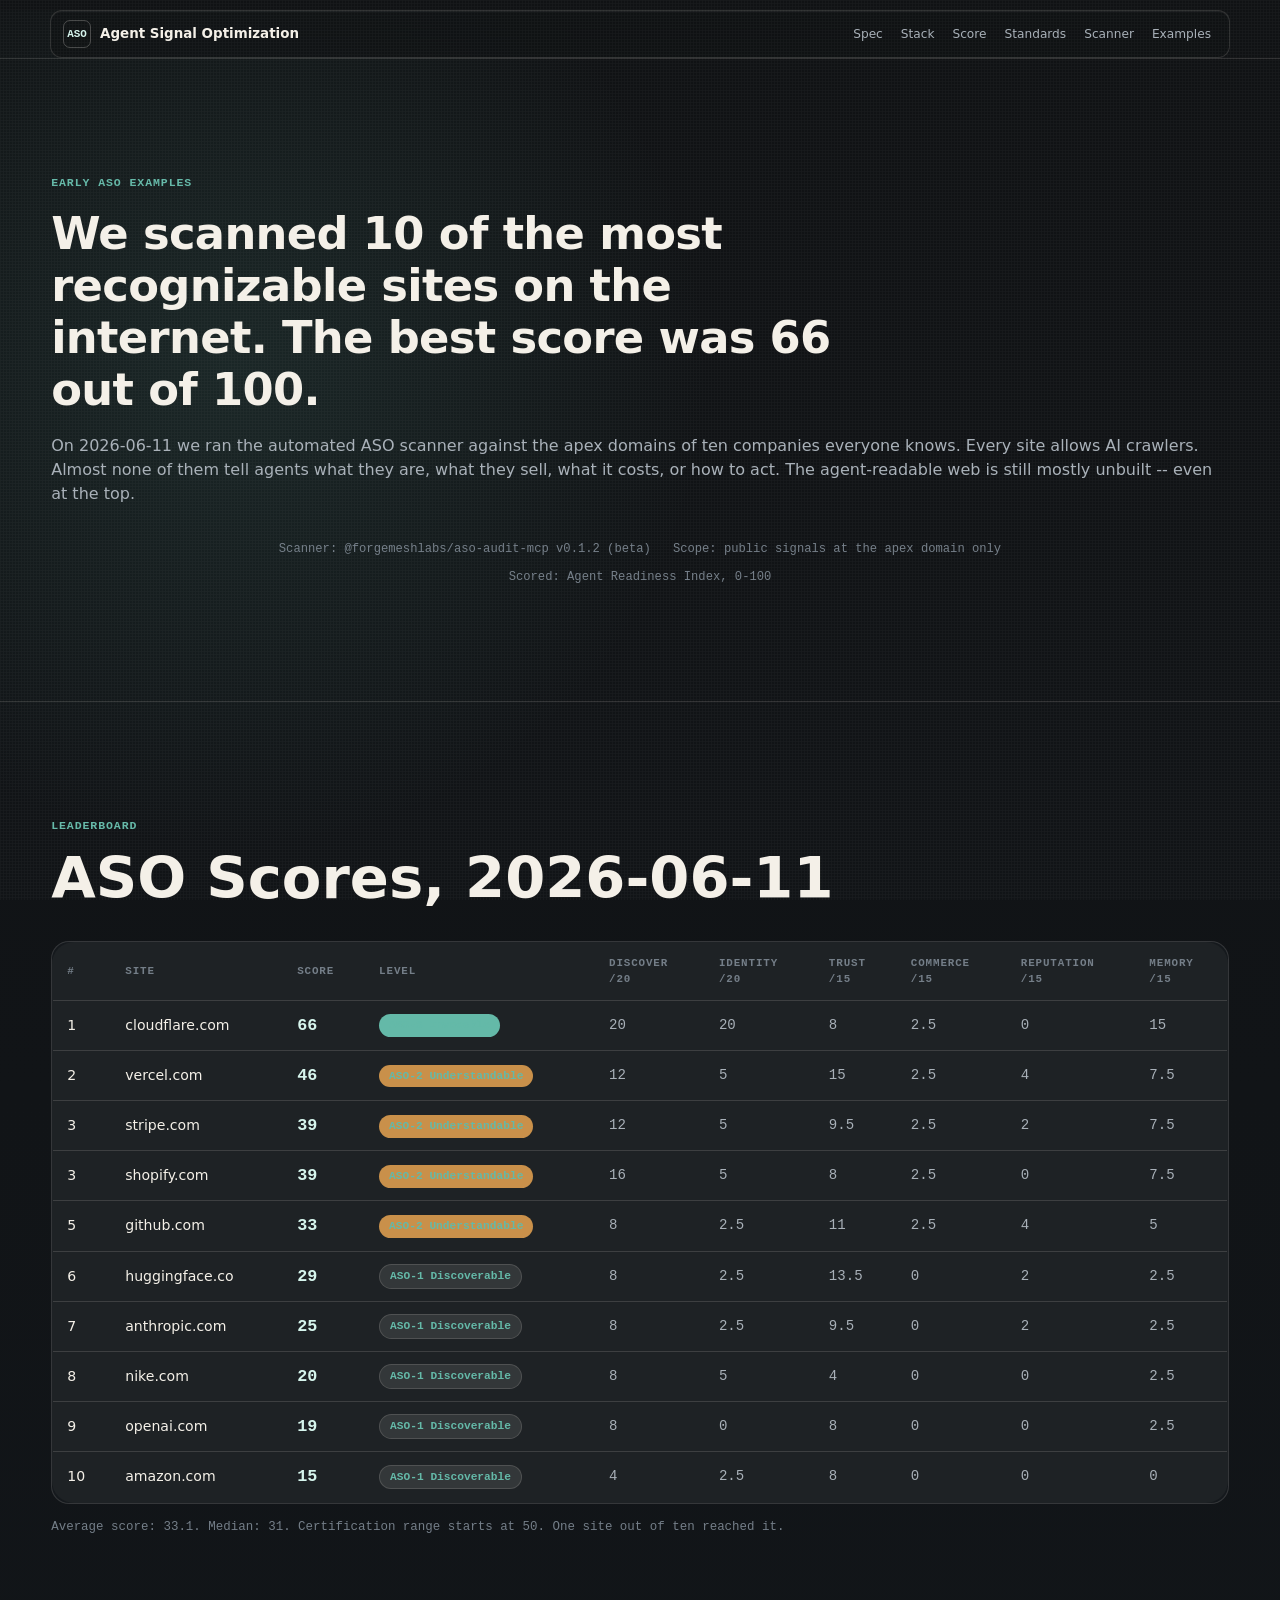
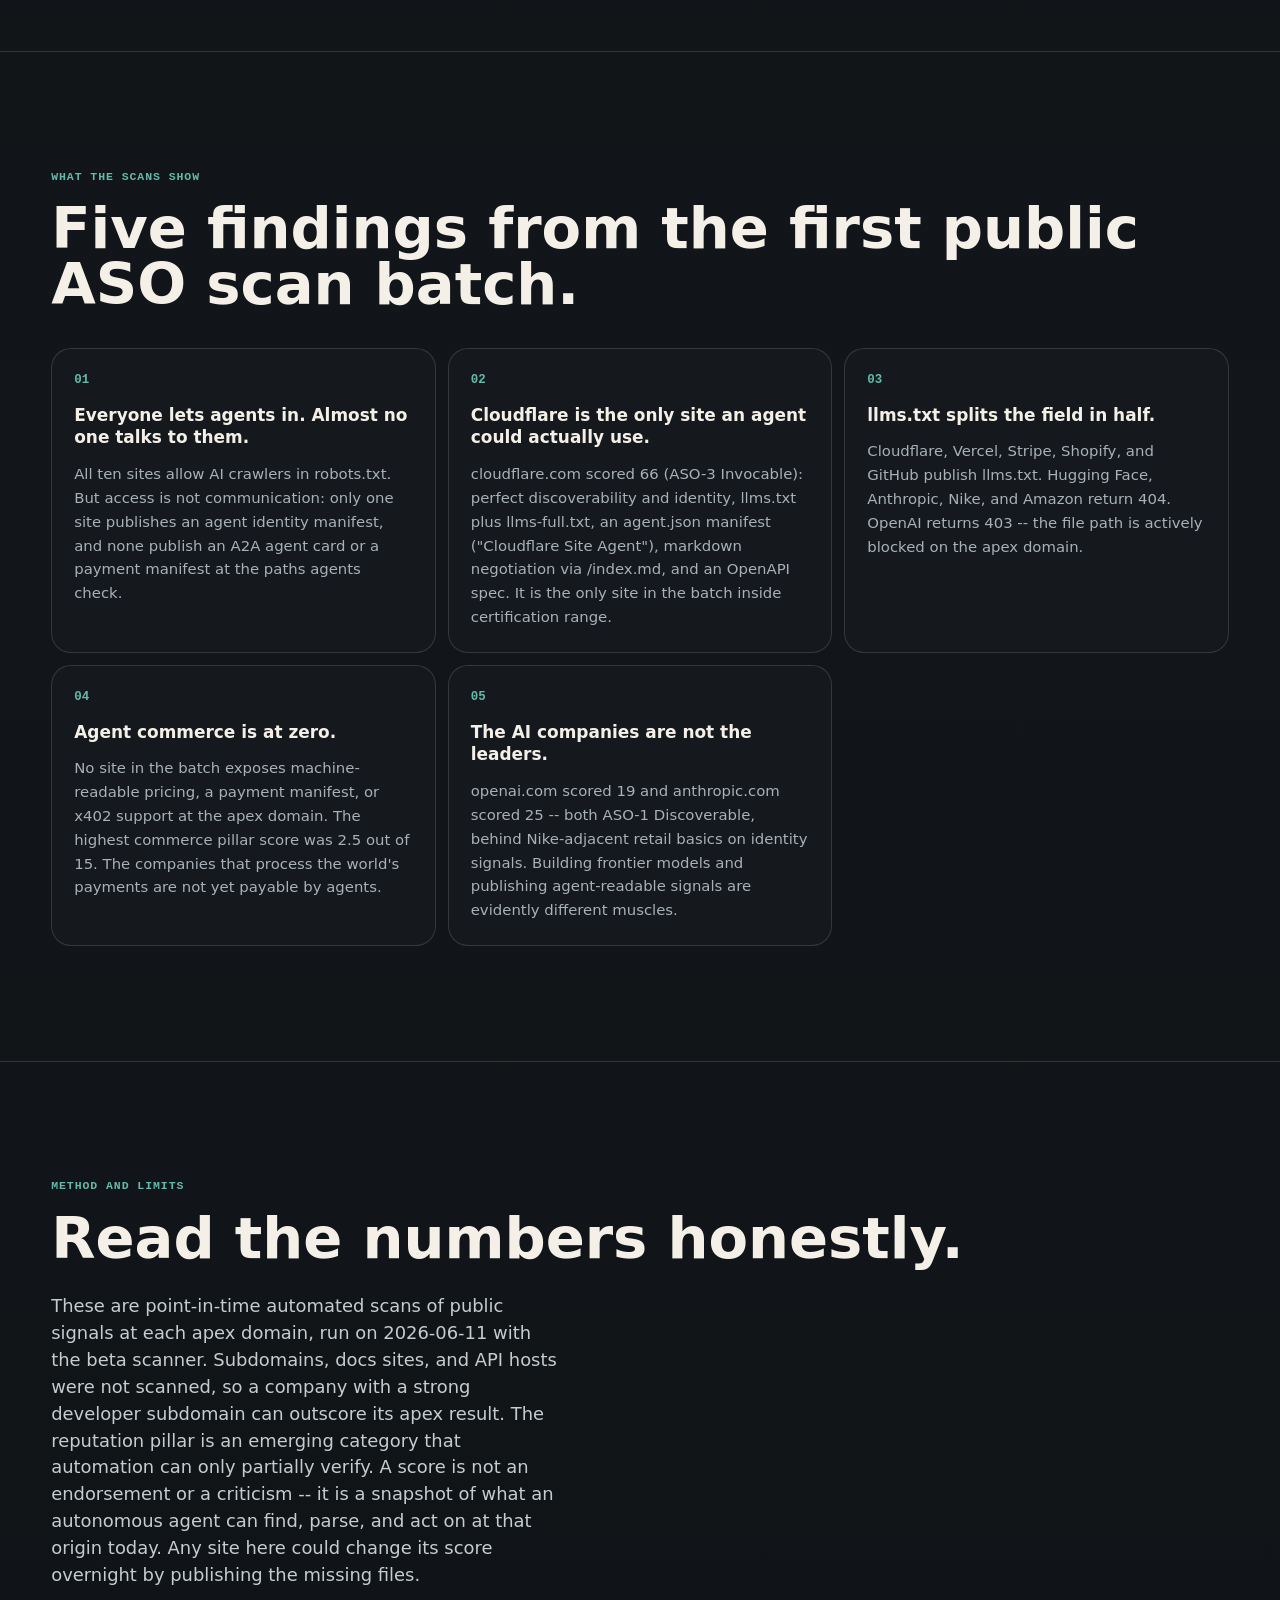
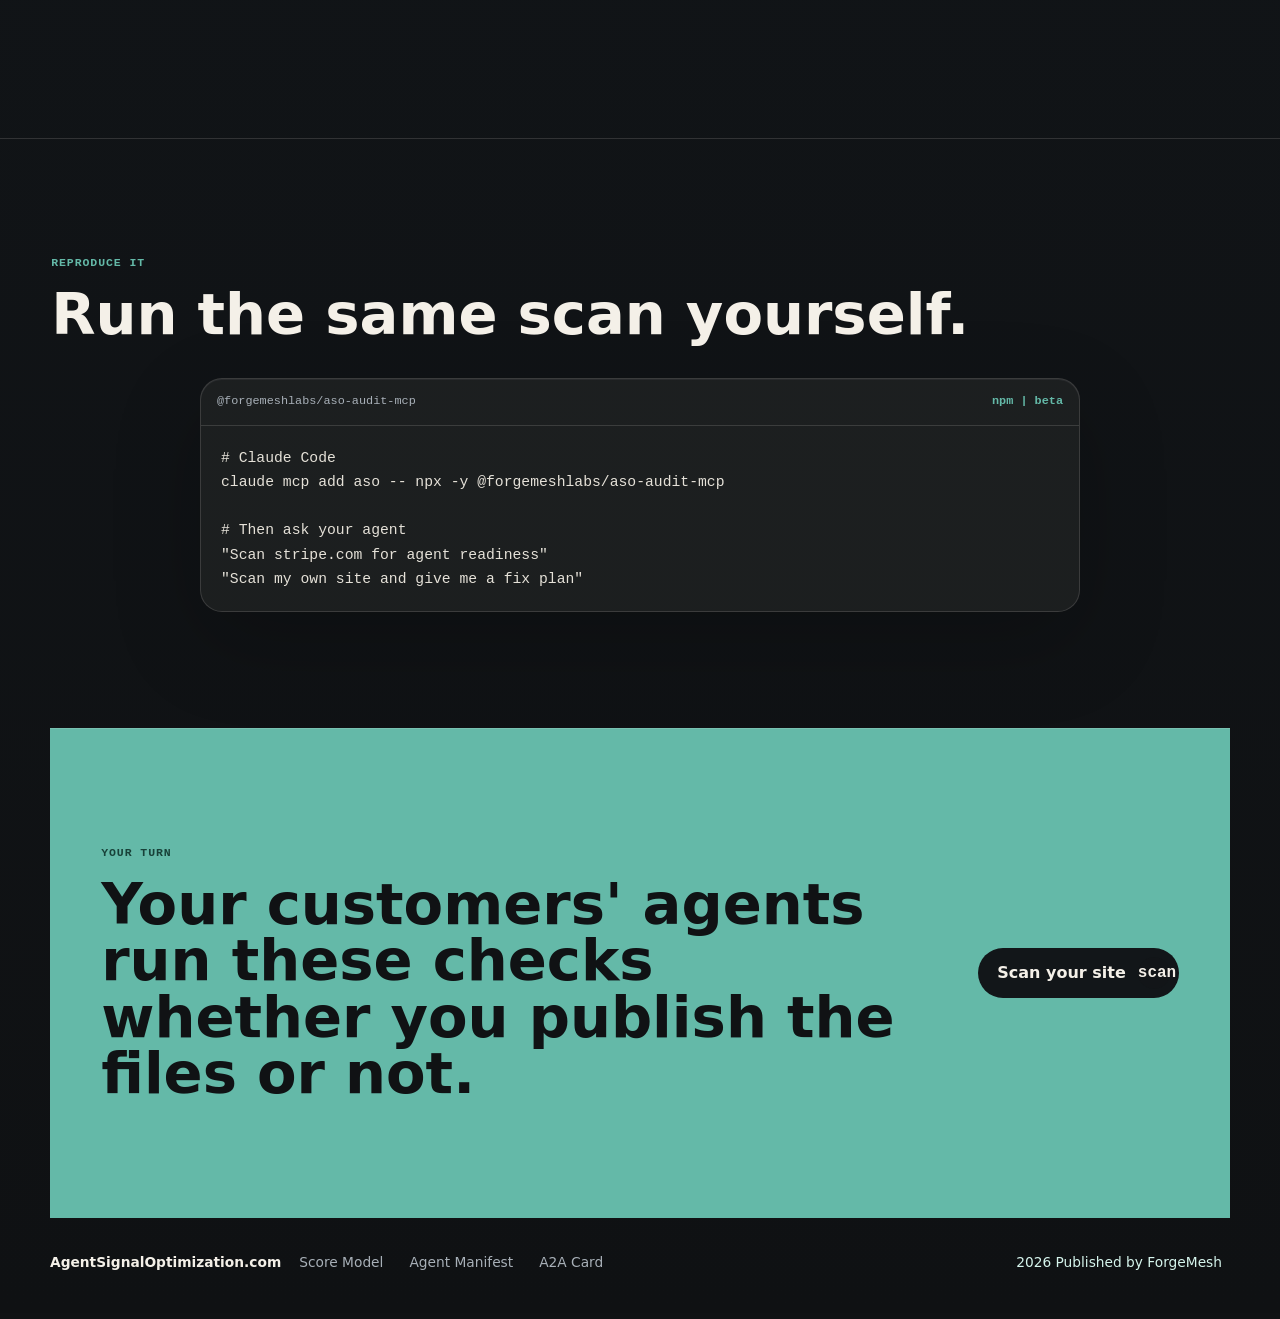
==== examples.html @ 9e707e4e "feat: add MCP scanner install, A2A agent card, MCP server card, and early ASO examples - Scanner sec" ====
<!doctype html>
<html lang="en">
  <head>
    <meta charset="utf-8">
    <meta name="viewport" content="width=device-width, initial-scale=1">
    <title>Early ASO Examples | 10 Well-Known Sites Scanned for Agent Readiness</title>
    <meta
      name="description"
      content="We ran the ASO scanner against 10 of the most recognizable sites on the internet. The best score was 66/100. Most of the modern web is still nearly invisible to autonomous agents."
    >
    <meta name="robots" content="index,follow">
    <link rel="canonical" href="https://agentsignaloptimization.com/examples.html">
    <link rel="stylesheet" href="/styles.css">
    <script type="application/ld+json">
      {
        "@context": "https://schema.org",
        "@type": "Dataset",
        "name": "Early ASO Examples: Agent Readiness Scans of 10 Well-Known Sites",
        "url": "https://agentsignaloptimization.com/examples.html",
        "description": "Point-in-time automated Agent Signal Optimization scans of 10 well-known apex domains, scored 0-100 on the Agent Readiness Index.",
        "dateCreated": "2026-06-11",
        "creator": {
          "@type": "Organization",
          "name": "ForgeMesh",
          "url": "https://forgemesh.io/"
        },
        "measurementTechnique": "@forgemeshlabs/aso-audit-mcp v0.1.2 automated public-signal scan"
      }
    </script>
  </head>
  <body>
    <header class="site-header">
      <a class="brand" href="/" aria-label="Agent Signal Optimization home">
        <span class="brand-mark">ASO</span>
        <span>Agent Signal Optimization</span>
      </a>
      <nav aria-label="Primary navigation">
        <a href="/#spec">Spec</a>
        <a href="/#stack">Stack</a>
        <a href="/#score">Score</a>
        <a href="/#standards">Standards</a>
        <a href="/#scanner">Scanner</a>
        <a href="/examples.html" aria-current="page">Examples</a>
      </nav>
    </header>

    <main>
      <section class="band examples-hero">
        <div class="section-heading align-left">
          <p class="section-label">Early ASO Examples</p>
          <h1>We scanned 10 of the most recognizable sites on the internet. The best score was 66 out of 100.</h1>
          <p>
            On 2026-06-11 we ran the automated ASO scanner against the apex
            domains of ten companies everyone knows. Every site allows AI
            crawlers. Almost none of them tell agents what they are, what they
            sell, what it costs, or how to act. The agent-readable web is still
            mostly unbuilt -- even at the top.
          </p>
        </div>
        <div class="scan-meta">
          <span>Scanner: @forgemeshlabs/aso-audit-mcp v0.1.2 (beta)</span>
          <span>Scope: public signals at the apex domain only</span>
          <span>Scored: Agent Readiness Index, 0-100</span>
        </div>
      </section>

      <section class="band examples-table-band" id="leaderboard">
        <div class="section-heading align-left">
          <p class="section-label">Leaderboard</p>
          <h2>ASO Scores, 2026-06-11</h2>
        </div>
        <div class="table-scroll">
          <table class="score-table">
            <thead>
              <tr>
                <th>#</th>
                <th>Site</th>
                <th>Score</th>
                <th>Level</th>
                <th>Discover<br>/20</th>
                <th>Identity<br>/20</th>
                <th>Trust<br>/15</th>
                <th>Commerce<br>/15</th>
                <th>Reputation<br>/15</th>
                <th>Memory<br>/15</th>
              </tr>
            </thead>
            <tbody>
              <tr><td>1</td><td>cloudflare.com</td><td class="score">66</td><td><span class="lvl lvl-3">ASO-3 Invocable</span></td><td>20</td><td>20</td><td>8</td><td>2.5</td><td>0</td><td>15</td></tr>
              <tr><td>2</td><td>vercel.com</td><td class="score">46</td><td><span class="lvl lvl-2">ASO-2 Understandable</span></td><td>12</td><td>5</td><td>15</td><td>2.5</td><td>4</td><td>7.5</td></tr>
              <tr><td>3</td><td>stripe.com</td><td class="score">39</td><td><span class="lvl lvl-2">ASO-2 Understandable</span></td><td>12</td><td>5</td><td>9.5</td><td>2.5</td><td>2</td><td>7.5</td></tr>
              <tr><td>3</td><td>shopify.com</td><td class="score">39</td><td><span class="lvl lvl-2">ASO-2 Understandable</span></td><td>16</td><td>5</td><td>8</td><td>2.5</td><td>0</td><td>7.5</td></tr>
              <tr><td>5</td><td>github.com</td><td class="score">33</td><td><span class="lvl lvl-2">ASO-2 Understandable</span></td><td>8</td><td>2.5</td><td>11</td><td>2.5</td><td>4</td><td>5</td></tr>
              <tr><td>6</td><td>huggingface.co</td><td class="score">29</td><td><span class="lvl lvl-1">ASO-1 Discoverable</span></td><td>8</td><td>2.5</td><td>13.5</td><td>0</td><td>2</td><td>2.5</td></tr>
              <tr><td>7</td><td>anthropic.com</td><td class="score">25</td><td><span class="lvl lvl-1">ASO-1 Discoverable</span></td><td>8</td><td>2.5</td><td>9.5</td><td>0</td><td>2</td><td>2.5</td></tr>
              <tr><td>8</td><td>nike.com</td><td class="score">20</td><td><span class="lvl lvl-1">ASO-1 Discoverable</span></td><td>8</td><td>5</td><td>4</td><td>0</td><td>0</td><td>2.5</td></tr>
              <tr><td>9</td><td>openai.com</td><td class="score">19</td><td><span class="lvl lvl-1">ASO-1 Discoverable</span></td><td>8</td><td>0</td><td>8</td><td>0</td><td>0</td><td>2.5</td></tr>
              <tr><td>10</td><td>amazon.com</td><td class="score">15</td><td><span class="lvl lvl-1">ASO-1 Discoverable</span></td><td>4</td><td>2.5</td><td>8</td><td>0</td><td>0</td><td>0</td></tr>
            </tbody>
          </table>
        </div>
        <p class="table-footnote">
          Average score: 33.1. Median: 31. Certification range starts at 50.
          One site out of ten reached it.
        </p>
      </section>

      <section class="band examples-findings">
        <div class="section-heading align-left">
          <p class="section-label">What the scans show</p>
          <h2>Five findings from the first public ASO scan batch.</h2>
        </div>
        <div class="findings-grid">
          <article>
            <span>01</span>
            <h3>Everyone lets agents in. Almost no one talks to them.</h3>
            <p>
              All ten sites allow AI crawlers in robots.txt. But access is not
              communication: only one site publishes an agent identity
              manifest, and none publish an A2A agent card or a payment
              manifest at the paths agents check.
            </p>
          </article>
          <article>
            <span>02</span>
            <h3>Cloudflare is the only site an agent could actually use.</h3>
            <p>
              cloudflare.com scored 66 (ASO-3 Invocable): perfect
              discoverability and identity, llms.txt plus llms-full.txt, an
              agent.json manifest ("Cloudflare Site Agent"), markdown
              negotiation via /index.md, and an OpenAPI spec. It is the only
              site in the batch inside certification range.
            </p>
          </article>
          <article>
            <span>03</span>
            <h3>llms.txt splits the field in half.</h3>
            <p>
              Cloudflare, Vercel, Stripe, Shopify, and GitHub publish llms.txt.
              Hugging Face, Anthropic, Nike, and Amazon return 404. OpenAI
              returns 403 -- the file path is actively blocked on the apex
              domain.
            </p>
          </article>
          <article>
            <span>04</span>
            <h3>Agent commerce is at zero.</h3>
            <p>
              No site in the batch exposes machine-readable pricing, a payment
              manifest, or x402 support at the apex domain. The highest
              commerce pillar score was 2.5 out of 15. The companies that
              process the world's payments are not yet payable by agents.
            </p>
          </article>
          <article>
            <span>05</span>
            <h3>The AI companies are not the leaders.</h3>
            <p>
              openai.com scored 19 and anthropic.com scored 25 -- both ASO-1
              Discoverable, behind Nike-adjacent retail basics on identity
              signals. Building frontier models and publishing agent-readable
              signals are evidently different muscles.
            </p>
          </article>
        </div>
      </section>

      <section class="band examples-method">
        <div class="section-heading align-left">
          <p class="section-label">Method and limits</p>
          <h2>Read the numbers honestly.</h2>
        </div>
        <div class="section-prose">
          <p>
            These are point-in-time automated scans of public signals at each
            apex domain, run on 2026-06-11 with the beta scanner. Subdomains,
            docs sites, and API hosts were not scanned, so a company with a
            strong developer subdomain can outscore its apex result. The
            reputation pillar is an emerging category that automation can only
            partially verify. A score is not an endorsement or a criticism  -- 
            it is a snapshot of what an autonomous agent can find, parse, and
            act on at that origin today. Any site here could change its score
            overnight by publishing the missing files.
          </p>
        </div>
      </section>

      <section class="band examples-reproduce">
        <div class="section-heading align-left">
          <p class="section-label">Reproduce it</p>
          <h2>Run the same scan yourself.</h2>
        </div>
        <div class="terminal-card" aria-label="Reproduce the ASO scan">
          <div class="terminal-top">
            <span>@forgemeshlabs/aso-audit-mcp</span>
            <strong>npm | beta</strong>
          </div>
          <pre><code># Claude Code
claude mcp add aso -- npx -y @forgemeshlabs/aso-audit-mcp

# Then ask your agent
"Scan stripe.com for agent readiness"
"Scan my own site and give me a fix plan"</code></pre>
        </div>
      </section>

      <section class="band cta">
        <div>
          <p class="section-label">Your turn</p>
          <h2>Your customers' agents run these checks whether you publish the files or not.</h2>
        </div>
        <a class="button primary inverted" href="/#scanner">
          Scan your site
          <span aria-hidden="true">scan</span>
        </a>
      </section>
    </main>

    <footer class="site-footer">
      <span>AgentSignalOptimization.com</span>
      <a href="/docs/ASO-SCORE.md">Score Model</a>
      <a href="/agent.json">Agent Manifest</a>
      <a href="/.well-known/agent-card.json">A2A Card</a>
      <a class="publisher-link" href="https://forgemesh.io/">2026 Published by ForgeMesh</a>
    </footer>
  </body>
</html>
---- styles.css ----
:root {
  color-scheme: dark;
  --bg: #101214;
  --panel: #15191d;
  --panel-2: #1b2025;
  --ink: #f4f0e8;
  --muted: #a8b0b8;
  --subtle: #747e88;
  --line: rgba(244, 240, 232, 0.14);
  --line-strong: rgba(244, 240, 232, 0.24);
  --accent: #64b9a8;
  --accent-strong: #d6f5ed;
  --warn: #c9904a;
  --mono: "SFMono-Regular", "Cascadia Code", "Liberation Mono", Menlo, Consolas, monospace;
  --sans: "Geist", "Satoshi", "Plus Jakarta Sans", ui-sans-serif, system-ui, -apple-system, BlinkMacSystemFont, "Segoe UI", sans-serif;
  --ease: cubic-bezier(0.32, 0.72, 0, 1);
}

* {
  box-sizing: border-box;
}

html {
  scroll-behavior: smooth;
  background: var(--bg);
}

body {
  margin: 0;
  background:
    radial-gradient(circle at 18% 8%, rgba(100, 185, 168, 0.12), transparent 30rem),
    linear-gradient(180deg, #101214 0%, #12161a 48%, #0f1113 100%);
  color: var(--ink);
  font-family: var(--sans);
  line-height: 1.5;
}

body::before {
  content: "";
  position: fixed;
  inset: 0;
  z-index: 60;
  pointer-events: none;
  opacity: 0.035;
  background-image:
    linear-gradient(rgba(255, 255, 255, 0.75) 1px, transparent 1px),
    linear-gradient(90deg, rgba(255, 255, 255, 0.75) 1px, transparent 1px);
  background-size: 3px 3px;
}

a {
  color: inherit;
  text-decoration: none;
}

.site-header {
  position: sticky;
  top: 10px;
  z-index: 30;
  width: min(1180px, calc(100% - 32px));
  margin: 10px auto 0;
  display: flex;
  align-items: center;
  justify-content: space-between;
  gap: 20px;
  padding: 8px 10px 8px 12px;
  background: rgba(16, 18, 20, 0.72);
  border: 1px solid var(--line);
  border-radius: 12px;
  backdrop-filter: blur(12px);
  box-shadow: inset 0 1px 0 rgba(255, 255, 255, 0.06);
}

.brand {
  display: inline-flex;
  align-items: center;
  min-width: 0;
  gap: 9px;
  font-size: 0.84rem;
  font-weight: 650;
  letter-spacing: 0;
  white-space: nowrap;
}

.brand-mark {
  display: inline-grid;
  place-items: center;
  width: 28px;
  height: 28px;
  border: 1px solid var(--line-strong);
  border-radius: 7px;
  color: var(--accent-strong);
  font-family: var(--mono);
  font-size: 0.68rem;
  letter-spacing: 0;
}

nav {
  display: flex;
  flex-wrap: wrap;
  justify-content: flex-end;
  gap: 2px;
  color: var(--muted);
  font-size: 0.76rem;
}

nav a,
.site-footer a {
  padding: 6px 8px;
  border-radius: 7px;
  transition: color 360ms var(--ease), background 360ms var(--ease), transform 360ms var(--ease);
}

nav a:hover,
.site-footer a:hover {
  color: var(--ink);
  background: rgba(244, 240, 232, 0.08);
}

nav a:active,
.button:active {
  transform: translateY(1px) scale(0.99);
}

.hero {
  min-height: 92dvh;
  display: grid;
  align-items: center;
  padding: clamp(82px, 11vw, 148px) clamp(18px, 4vw, 56px) clamp(54px, 8vw, 100px);
  border-bottom: 1px solid var(--line);
}

.framework-hero {
  min-height: 76dvh;
  display: grid;
  align-items: center;
  padding: clamp(82px, 11vw, 140px) clamp(18px, 4vw, 56px) clamp(50px, 7vw, 92px);
  border-bottom: 1px solid var(--line);
}

.framework-hero-inner {
  width: min(980px, 100%);
  margin: 0 auto;
  text-align: center;
}

.framework-hero-inner h1 {
  margin-inline: auto;
}

.framework-hero-inner p {
  max-width: 760px;
  margin: 0 auto 24px;
  color: #d9dedf;
  font-size: clamp(1.08rem, 1.6vw, 1.35rem);
}

.framework-hero-inner .hero-actions {
  justify-content: center;
}

.framework-note {
  width: min(980px, calc(100% - 36px));
  margin: -32px auto 0;
  padding: 20px 22px;
  background: rgba(100, 185, 168, 0.1);
  border: 1px solid rgba(100, 185, 168, 0.24);
  border-radius: 18px;
}

.framework-note strong {
  display: block;
  margin-bottom: 6px;
}

.framework-note p {
  margin: 0;
  color: #c5ccd0;
}

.hero-grid {
  width: min(1180px, 100%);
  margin: 0 auto;
  display: grid;
  grid-template-columns: minmax(0, 1.04fr) minmax(360px, 0.72fr);
  gap: clamp(34px, 6vw, 88px);
  align-items: center;
}

.hero-copy {
  max-width: 830px;
}

.eyebrow,
.section-label {
  margin: 0 0 16px;
  color: var(--accent);
  font-family: var(--mono);
  font-size: 0.72rem;
  font-weight: 760;
  letter-spacing: 0.08em;
  text-transform: uppercase;
}

h1,
h2,
h3,
p {
  margin-top: 0;
}

h1 {
  max-width: 820px;
  margin-bottom: 24px;
  font-size: clamp(3.8rem, 8vw, 8rem);
  line-height: 0.92;
  letter-spacing: 0;
}

h2 {
  margin-bottom: 18px;
  font-size: clamp(2.15rem, 4.5vw, 5.2rem);
  line-height: 0.98;
  letter-spacing: 0;
}

h3 {
  margin-bottom: 10px;
  font-size: 1.02rem;
  letter-spacing: 0;
}

.definition {
  max-width: 730px;
  color: #d9dedf;
  font-size: clamp(1.08rem, 1.6vw, 1.35rem);
}

.hero-scanner-copy {
  max-width: 680px;
  margin: 18px 0 0;
  color: #aeb8b7;
  font-size: 1rem;
  line-height: 1.65;
}

.open-framework-note {
  width: min(960px, calc(100% - 36px));
  margin: -34px auto 20px;
  padding: 16px 18px;
  color: #111417;
  background: #f4f0e8;
  border: 1px solid rgba(244, 240, 232, 0.18);
  border-radius: 16px;
  font-size: clamp(0.96rem, 1.5vw, 1.12rem);
  line-height: 1.55;
}

.open-framework-note p {
  margin: 0;
}

.agent-context {
  width: min(860px, calc(100% - 36px));
  margin: 0 auto 34px;
  color: #d9e3df;
  font-size: clamp(1.04rem, 1.9vw, 1.38rem);
  line-height: 1.6;
}

.agent-context p {
  margin: 0;
}

.ascii-signal {
  width: min(1180px, calc(100% - 32px));
  margin: 0 auto 46px;
  display: block;
}

.ascii-shell {
  position: relative;
  overflow: hidden;
  border: 1px solid var(--line);
  border-radius: 14px;
  background:
    linear-gradient(180deg, rgba(244, 240, 232, 0.035), transparent 36%),
    #0f1316;
  box-shadow: inset 0 1px 0 rgba(255, 255, 255, 0.06);
}

.ascii-topline {
  display: flex;
  align-items: center;
  justify-content: space-between;
  gap: 14px;
  padding: 10px 12px;
  color: var(--muted);
  border-bottom: 1px solid var(--line);
  font-family: var(--mono);
  font-size: 0.72rem;
}

.ascii-topline strong {
  color: var(--accent-strong);
  font-weight: 760;
}

.ascii-shell pre {
  position: relative;
  z-index: 1;
  margin: 0;
  padding: 18px;
  overflow-x: auto;
  color: #dbe4e1;
  font-family: var(--mono);
  font-size: clamp(0.68rem, 1.08vw, 0.86rem);
  line-height: 1.55;
}

.ascii-scan {
  position: absolute;
  inset: 41px 0 auto;
  height: 56px;
  pointer-events: none;
  background:
    linear-gradient(180deg, transparent, rgba(100, 185, 168, 0.14), transparent),
    linear-gradient(90deg, transparent, rgba(214, 245, 237, 0.2), transparent);
  mix-blend-mode: screen;
  animation: asciiScan 5400ms var(--ease) infinite;
}

.hero-actions,
.cta {
  display: flex;
  align-items: center;
  gap: 12px;
  flex-wrap: wrap;
}

.button {
  display: inline-flex;
  min-height: 48px;
  align-items: center;
  justify-content: center;
  gap: 12px;
  padding: 8px 8px 8px 18px;
  border: 1px solid var(--line-strong);
  border-radius: 999px;
  color: var(--ink);
  font-weight: 760;
  transition: transform 360ms var(--ease), background 360ms var(--ease), border-color 360ms var(--ease);
}

.button span {
  display: inline-grid;
  place-items: center;
  width: 32px;
  height: 32px;
  border-radius: 999px;
  background: rgba(255, 255, 255, 0.11);
  font-family: var(--mono);
  transition: transform 360ms var(--ease), background 360ms var(--ease);
}

.button:hover span {
  transform: translate(2px, -1px);
}

.button.primary {
  background: var(--ink);
  color: #111417;
  border-color: transparent;
}

.button.primary span {
  background: rgba(17, 20, 23, 0.1);
}

.button.secondary {
  background: rgba(244, 240, 232, 0.05);
}

.button.inverted {
  background: #121619;
  color: var(--ink);
}

.terminal-card {
  overflow: hidden;
  background: rgba(244, 240, 232, 0.05);
  border: 1px solid var(--line);
  border-radius: 22px;
  box-shadow: inset 0 1px 0 rgba(255, 255, 255, 0.06), 0 30px 90px rgba(0, 0, 0, 0.2);
}

.terminal-top {
  display: flex;
  justify-content: space-between;
  gap: 16px;
  padding: 14px 16px;
  color: var(--muted);
  border-bottom: 1px solid var(--line);
  font-family: var(--mono);
  font-size: 0.74rem;
}

.terminal-top strong {
  color: var(--accent);
  font-weight: 680;
}

pre {
  margin: 0;
  padding: 20px;
  overflow-x: auto;
  color: #e5e1d8;
  font-family: var(--mono);
  font-size: clamp(0.76rem, 1.2vw, 0.92rem);
  line-height: 1.65;
}

.metric-band {
  width: min(1180px, calc(100% - 36px));
  margin: 0 auto 18px;
  display: grid;
  grid-template-columns: repeat(4, minmax(0, 1fr));
  border: 1px solid var(--line);
  border-radius: 22px;
  background: rgba(244, 240, 232, 0.045);
  overflow: hidden;
}

.metric-band div {
  min-height: 124px;
  padding: 18px;
  border-right: 1px solid var(--line);
}

.metric-band div:last-child {
  border-right: 0;
}

.metric-band span {
  display: block;
  font-family: var(--mono);
  font-size: clamp(2rem, 5vw, 4.2rem);
  line-height: 0.98;
}

.metric-band p {
  margin: 8px 0 0;
  color: var(--muted);
  font-size: 0.88rem;
}

.pillar h3 em {
  display: inline-block;
  margin-left: 8px;
  color: var(--accent-strong);
  font-family: var(--mono);
  font-size: 0.68rem;
  font-style: normal;
  text-transform: uppercase;
  letter-spacing: 0.04em;
}

.checklist legend em {
  margin-left: 8px;
  color: var(--accent-strong);
  font-family: var(--mono);
  font-size: 0.68rem;
  font-style: normal;
  text-transform: uppercase;
  letter-spacing: 0.04em;
}

.alert-band {
  width: min(1180px, calc(100% - 36px));
  margin: 0 auto clamp(34px, 5vw, 70px);
  display: grid;
  grid-template-columns: minmax(0, 0.82fr) minmax(0, 1fr);
  gap: clamp(22px, 5vw, 72px);
  align-items: end;
  padding: clamp(24px, 4vw, 44px);
  background: #f4f0e8;
  color: #111417;
  border: 1px solid rgba(244, 240, 232, 0.22);
  border-radius: 28px;
}

.alert-band .section-label {
  color: #0b6c5a;
}

.alert-band h2 {
  margin-bottom: 0;
  font-size: clamp(2rem, 4.5vw, 4.8rem);
}

.alert-band p:last-child {
  margin-bottom: 0;
  color: #3f484f;
  font-size: 1.03rem;
  line-height: 1.75;
}

.band {
  padding: clamp(66px, 9vw, 128px) clamp(18px, 4vw, 56px);
  border-top: 1px solid var(--line);
}

.section-heading {
  width: min(880px, 100%);
  margin: 0 auto 34px;
  text-align: center;
}

.section-heading.align-left {
  width: min(1180px, 100%);
  text-align: left;
}

.section-heading.centered {
  width: min(820px, 100%);
  text-align: center;
}

.section-heading p:last-child,
.split p,
.artifact p,
.pillar p,
.roadmap-list p,
.comparison-ledger p,
.cert-grid p {
  color: var(--muted);
}

.framework-story {
  width: min(980px, 100%);
  margin: -8px auto 34px;
  display: grid;
  gap: 16px;
  color: #c5ccd0;
  font-size: clamp(1rem, 1.35vw, 1.15rem);
}

.framework-story p {
  margin: 0;
}

.framework-map {
  width: min(980px, 100%);
  margin: 0 auto;
  display: grid;
  grid-template-columns: repeat(3, minmax(0, 1fr));
  gap: 10px;
}

.framework-map div,
.framework-pillar-list article {
  min-height: 210px;
  display: flex;
  flex-direction: column;
  justify-content: space-between;
  gap: 22px;
  padding: 20px;
  text-align: center;
  background: var(--panel);
  border: 1px solid var(--line);
  border-radius: 16px;
}

.framework-map span,
.framework-pillar-list span {
  color: var(--accent);
  font-family: var(--mono);
  font-size: 0.78rem;
  font-weight: 760;
}

.framework-map p,
.framework-pillar-list p {
  color: var(--muted);
}

.framework-pillar-list {
  width: min(1040px, 100%);
  margin: 0 auto;
  display: grid;
  grid-template-columns: repeat(3, minmax(0, 1fr));
  gap: 10px;
}

.section-prose {
  width: min(1180px, 100%);
  margin: -8px auto 34px;
  display: grid;
  grid-template-columns: minmax(0, 0.82fr) minmax(0, 1fr);
  gap: clamp(20px, 4vw, 54px);
  color: #c5ccd0;
  font-size: clamp(1rem, 1.4vw, 1.16rem);
}

.section-prose p {
  margin-bottom: 0;
}

.section-prose.light {
  color: #4f5962;
}

.section-prose.centered-copy {
  width: min(840px, 100%);
  display: block;
  text-align: center;
}

.spec,
.framework,
.roadmap,
.certification-detail {
  background: rgba(255, 255, 255, 0.015);
}

.comparison-ledger {
  width: min(1180px, 100%);
  margin: 0 auto;
  display: grid;
  border: 1px solid var(--line);
  border-radius: 22px;
  overflow: hidden;
}

.comparison-ledger div {
  display: grid;
  grid-template-columns: minmax(140px, 0.35fr) minmax(220px, 0.6fr) minmax(0, 1fr);
  gap: 20px;
  padding: 22px;
  border-bottom: 1px solid var(--line);
  background: rgba(244, 240, 232, 0.03);
}

.comparison-ledger div:last-child {
  border-bottom: 0;
}

.comparison-ledger .is-current {
  background: rgba(100, 185, 168, 0.08);
}

.comparison-ledger span,
.artifact span,
.pillar span,
.roadmap-list span {
  color: var(--accent);
  font-family: var(--mono);
  font-size: 0.78rem;
  font-weight: 760;
}

.comparison-ledger strong {
  font-size: 1.05rem;
}

.evolution {
  background: #f3eee4;
  color: #111417;
}

.evolution .section-label {
  color: #0b6c5a;
}

.evolution .section-heading p:last-child,
.evolution .section-prose {
  color: #4f5962;
}

.evolution-table {
  width: min(1180px, 100%);
  margin: 0 auto;
  display: grid;
  overflow: hidden;
  background: #ffffff;
  border: 1px solid #d6d0c4;
  border-radius: 22px;
}

.evolution-table div {
  display: grid;
  grid-template-columns: minmax(150px, 0.74fr) minmax(180px, 0.9fr) minmax(190px, 0.9fr) minmax(0, 1.1fr);
  gap: 18px;
  padding: 18px 20px;
  border-bottom: 1px solid #ded8cc;
}

.evolution-table div:first-child {
  color: #0b6c5a;
  background: #e8e1d3;
  font-family: var(--mono);
  font-size: 0.75rem;
  font-weight: 760;
  text-transform: uppercase;
  letter-spacing: 0.06em;
}

.evolution-table div:last-child {
  border-bottom: 0;
}

.evolution-table strong {
  font-size: 0.96rem;
}

.evolution-table p {
  margin: 0;
  color: #59616b;
}

.stack {
  background:
    linear-gradient(180deg, rgba(100, 185, 168, 0.05), transparent 38rem),
    #111417;
}

.artifact-grid {
  width: min(1040px, 100%);
  margin: 0 auto;
  display: grid;
  grid-template-columns: repeat(5, minmax(0, 1fr));
  gap: 10px;
}

.artifact {
  min-height: 230px;
  display: flex;
  flex-direction: column;
  justify-content: space-between;
  gap: 24px;
  padding: 18px;
  text-align: center;
  background: var(--panel);
  border: 1px solid var(--line);
  border-radius: 16px;
}

.artifact code {
  width: 100%;
  max-width: 100%;
  margin: 0 auto;
  overflow-wrap: anywhere;
  padding: 8px 9px;
  color: var(--accent-strong);
  background: rgba(100, 185, 168, 0.08);
  border: 1px solid rgba(100, 185, 168, 0.2);
  border-radius: 10px;
  font-family: var(--mono);
  font-size: 0.72rem;
}

.flow-grid,
.split,
.cta {
  width: min(1180px, 100%);
  margin: 0 auto;
  display: grid;
  grid-template-columns: minmax(0, 1fr) minmax(320px, 0.9fr);
  gap: clamp(24px, 5vw, 64px);
}

.flow-column {
  padding: 24px;
  background: rgba(100, 185, 168, 0.08);
  border: 1px solid rgba(100, 185, 168, 0.22);
  border-radius: 22px;
}

.flow-column.muted-flow {
  background: rgba(244, 240, 232, 0.035);
  border-color: var(--line);
}

.flow-column ol {
  display: grid;
  gap: 12px;
  margin: 18px 0 0;
  padding-left: 20px;
  color: var(--muted);
}

.pillar-grid {
  width: min(1040px, 100%);
  margin: 0 auto;
  display: grid;
  grid-template-columns: repeat(3, minmax(0, 1fr));
  gap: 10px;
}

.pillar {
  min-height: 220px;
  display: flex;
  flex-direction: column;
  justify-content: space-between;
  gap: 20px;
  padding: 18px;
  text-align: center;
  background: var(--panel);
  border: 1px solid var(--line);
  border-radius: 16px;
}

.pillar.tall {
  background: var(--panel-2);
}

.score-table {
  overflow: hidden;
  background: rgba(244, 240, 232, 0.04);
  border: 1px solid var(--line);
  border-radius: 22px;
}

.score-table div {
  display: grid;
  grid-template-columns: 90px 1fr 78px;
  gap: 10px;
  padding: 17px 18px;
  border-bottom: 1px solid var(--line);
}

.score-table div:last-child {
  border-bottom: 0;
}

.score-table span,
.score-table em {
  color: var(--accent);
  font-family: var(--mono);
  font-style: normal;
}

.score-table em {
  text-align: right;
}

.text-link {
  display: inline-flex;
  margin-top: 8px;
  color: var(--accent-strong);
  font-weight: 760;
}

.source-link {
  font-size: 0.94em;
  text-decoration: underline;
  text-decoration-color: rgba(214, 245, 237, 0.45);
  text-underline-offset: 0.2em;
}

.compare-band {
  background: #101416;
}

.compare-band .section-heading {
  margin-bottom: 34px;
}

.compare-grid {
  width: min(1180px, 100%);
  margin: 0 auto;
  display: grid;
  grid-template-columns: 1.35fr 1fr 1fr 1fr;
  gap: 1px;
  overflow: hidden;
  border: 1px solid var(--line);
  border-radius: 18px;
  background: var(--line);
}

.compare-grid article {
  min-height: 220px;
  padding: 22px;
  background: #151a1d;
}

.compare-grid article:first-child {
  background: #f4f0e8;
  color: #111417;
}

.compare-grid span {
  display: block;
  margin-bottom: 44px;
  color: var(--accent);
  font-family: var(--mono);
  font-size: 0.72rem;
  font-weight: 760;
}

.compare-grid article:first-child span {
  color: #0b6c5a;
}

.compare-grid p {
  margin-bottom: 0;
  color: var(--muted);
  line-height: 1.55;
}

.compare-grid article:first-child p {
  color: #59616b;
}

.readiness-layers {
  width: min(1180px, 100%);
  margin: 14px auto 0;
  display: grid;
  grid-template-columns: 0.9fr 1.2fr 0.9fr;
  gap: 1px;
  overflow: hidden;
  border: 1px solid var(--line);
  border-radius: 18px;
  background: var(--line);
}

.readiness-layers article {
  min-height: 190px;
  display: flex;
  flex-direction: column;
  justify-content: space-between;
  gap: 20px;
  padding: 22px;
  background: #151a1d;
}

.readiness-layers article:nth-child(2) {
  background: rgba(100, 185, 168, 0.1);
}

.readiness-layers span,
.readiness-table div:first-child span {
  color: var(--accent);
  font-family: var(--mono);
  font-size: 0.72rem;
  font-weight: 760;
  text-transform: uppercase;
}

.readiness-layers p {
  margin: 0;
  color: var(--muted);
}

.readiness-table {
  width: min(1180px, 100%);
  margin: 14px auto 0;
  overflow: hidden;
  border: 1px solid var(--line);
  border-radius: 18px;
  background: var(--line);
}

.readiness-table div {
  display: grid;
  grid-template-columns: minmax(220px, 1.3fr) minmax(120px, 0.55fr) minmax(120px, 0.55fr);
  gap: 1px;
}

.readiness-table span {
  padding: 14px 16px;
  background: #151a1d;
  color: #c5ccd0;
}

.readiness-table div:first-child span {
  color: var(--accent-strong);
  background: #111619;
}

.readiness-table div span:first-child {
  color: var(--ink);
  font-weight: 720;
}

.readiness-table div span:last-child {
  color: var(--accent-strong);
}

.compare-cta {
  width: min(1180px, 100%);
  margin: 22px auto 0;
}

.standards-band {
  background: #12171a;
}

.signal-graphic {
  width: min(1180px, 100%);
  margin: 0 auto 18px;
  display: grid;
  grid-template-columns: minmax(220px, 0.72fr) minmax(52px, 0.16fr) minmax(320px, 1.08fr) minmax(240px, 0.82fr);
  gap: 12px;
  align-items: stretch;
}

.signal-prompt,
.signal-stack-visual,
.signal-outcome {
  min-height: 340px;
  border: 1px solid var(--line);
  border-radius: 16px;
  background: #171d21;
}

.signal-prompt {
  display: flex;
  flex-direction: column;
  justify-content: space-between;
  padding: 22px;
}

.signal-prompt span,
.signal-outcome span {
  color: var(--accent);
  font-family: var(--mono);
  font-size: 0.72rem;
  font-weight: 760;
  text-transform: uppercase;
}

.signal-prompt strong {
  max-width: 280px;
  color: var(--ink);
  font-size: clamp(1.35rem, 2vw, 2rem);
  line-height: 1.04;
}

.signal-prompt p {
  margin: 0;
  color: var(--muted);
}

.signal-path {
  display: grid;
  place-items: center;
  gap: 10px;
  padding: 28px 0;
}

.signal-path span {
  width: 2px;
  min-height: 76px;
  background: linear-gradient(180deg, transparent, var(--accent), transparent);
  opacity: 0.66;
  animation: signalTrace 2600ms var(--ease) infinite;
}

.signal-path span:nth-child(2) {
  animation-delay: 220ms;
}

.signal-path span:nth-child(3) {
  animation-delay: 440ms;
}

.signal-stack-visual {
  position: relative;
  display: grid;
  align-content: center;
  gap: 8px;
  padding: 22px;
  overflow: hidden;
}

.signal-stack-visual::before {
  content: "";
  position: absolute;
  inset: 18px;
  border: 1px dashed rgba(214, 245, 237, 0.18);
  border-radius: 12px;
  pointer-events: none;
}

.stack-layer {
  position: relative;
  z-index: 1;
  display: grid;
  grid-template-columns: 36px minmax(0, 1fr) minmax(92px, auto);
  align-items: center;
  gap: 12px;
  width: calc(70% + (var(--level) * 4.5%));
  min-height: 40px;
  padding: 9px 12px;
  background: rgba(244, 240, 232, calc(0.045 + (var(--level) * 0.008)));
  border: 1px solid rgba(244, 240, 232, calc(0.12 + (var(--level) * 0.018)));
  border-radius: 9px;
  transform: translateX(calc((6 - var(--level)) * 10px));
}

.stack-layer span {
  color: var(--accent);
  font-family: var(--mono);
  font-size: 0.68rem;
  font-weight: 760;
}

.stack-layer strong {
  color: var(--ink);
  font-size: 0.96rem;
}

.stack-layer em {
  color: var(--muted);
  font-size: 0.78rem;
  font-style: normal;
  text-align: right;
}

.signal-outcome {
  display: grid;
  grid-template-rows: 1fr 1fr;
  overflow: hidden;
}

.signal-outcome div {
  display: flex;
  flex-direction: column;
  justify-content: space-between;
  gap: 22px;
  padding: 22px;
}

.signal-outcome div:first-child {
  background: rgba(201, 144, 74, 0.1);
  border-bottom: 1px solid var(--line);
}

.signal-outcome div:first-child span {
  color: #e0b16f;
}

.signal-outcome strong {
  color: var(--ink);
  font-size: clamp(1.1rem, 1.45vw, 1.45rem);
  line-height: 1.1;
}

.standards-grid {
  width: min(1180px, 100%);
  margin: 0 auto;
  display: grid;
  grid-template-columns: repeat(3, minmax(0, 1fr));
  gap: 10px;
}

.standards-grid article {
  min-height: 360px;
  display: flex;
  flex-direction: column;
  gap: 14px;
  padding: 22px;
  background: #171d21;
  border: 1px solid var(--line);
  border-radius: 16px;
}

.standards-grid span {
  color: var(--accent);
  font-family: var(--mono);
  font-size: 0.74rem;
  font-weight: 760;
}

.standards-grid h3 {
  max-width: 95%;
  margin-bottom: 0;
  font-size: clamp(1.1rem, 1.4vw, 1.35rem);
}

.standards-grid p {
  margin: 0;
  color: #c5ccd0;
}

.standards-grid ul {
  display: grid;
  gap: 9px;
  margin: auto 0 0;
  padding-left: 18px;
  color: var(--muted);
}

.standards-grid li {
  padding-left: 2px;
}

.standards-grid code,
.gap-note code {
  color: var(--accent-strong);
  font-family: var(--mono);
  font-size: 0.9em;
}

.gap-note {
  width: min(1180px, 100%);
  margin: 18px auto 0;
  padding: 16px 18px;
  color: #c5ccd0;
  background: rgba(100, 185, 168, 0.08);
  border: 1px solid rgba(100, 185, 168, 0.2);
  border-radius: 12px;
  font-size: 0.94rem;
}

.gap-note strong {
  color: var(--accent-strong);
}

@keyframes signalTrace {
  0%,
  100% {
    opacity: 0.2;
    transform: scaleY(0.78);
  }

  45% {
    opacity: 0.78;
    transform: scaleY(1);
  }
}

.applicability-panel {
  width: min(1180px, 100%);
  margin: 18px auto 0;
  display: grid;
  grid-template-columns: minmax(0, 0.8fr) minmax(0, 1.2fr);
  gap: 18px;
  align-items: start;
  padding: 20px;
  background: #0f1316;
  border: 1px solid var(--line);
  border-radius: 14px;
}

.applicability-panel h3 {
  max-width: 520px;
  margin-bottom: 10px;
  font-size: clamp(1.3rem, 2vw, 2rem);
}

.applicability-panel p {
  margin: 0;
  color: #c5ccd0;
}

.applicability-grid {
  display: grid;
  grid-template-columns: repeat(2, minmax(0, 1fr));
  gap: 10px;
}

.applicability-grid article {
  min-height: 150px;
  padding: 16px;
  background: #171d21;
  border: 1px solid var(--line);
  border-radius: 12px;
}

.applicability-grid span {
  display: block;
  margin-bottom: 10px;
  color: var(--accent);
  font-family: var(--mono);
  font-size: 0.72rem;
  font-weight: 760;
}

.implementation-table {
  width: min(1180px, 100%);
  margin: 18px auto 0;
  overflow: hidden;
  border: 1px solid var(--line);
  border-radius: 14px;
  background: var(--line);
}

.implementation-table div {
  display: grid;
  grid-template-columns: minmax(150px, 0.55fr) minmax(0, 1fr) minmax(0, 1.15fr);
  gap: 1px;
}

.implementation-table div:first-child span {
  color: var(--accent-strong);
  font-family: var(--mono);
  font-size: 0.72rem;
  font-weight: 760;
  text-transform: uppercase;
}

.implementation-table span {
  padding: 14px;
  background: #171d21;
  color: #c5ccd0;
  line-height: 1.5;
}

.implementation-table div span:first-child {
  color: var(--ink);
  font-weight: 720;
}

.scanner-band {
  background: #f3eee4;
  color: #111417;
}

.scanner-band .section-label {
  color: #0b6c5a;
}

.scanner-band .section-heading p:last-child {
  color: #59616b;
}

.scanner-install {
  width: min(1180px, 100%);
  margin: 0 auto 26px;
}

.scanner-install .terminal-card {
  background: #111417;
  border-color: rgba(17, 20, 23, 0.55);
}

.scanner-install .terminal-top {
  color: #9aa3ad;
  border-bottom-color: rgba(244, 240, 232, 0.14);
}

.scanner-install pre {
  color: #e5e1d8;
}

.install-note {
  margin: 12px 2px 0;
  color: #59616b;
  font-size: 0.92rem;
  line-height: 1.6;
}

.install-note a {
  color: #0b6c5a;
}

.scanner {
  width: min(1180px, 100%);
  margin: 0 auto;
  display: grid;
  grid-template-columns: 330px minmax(0, 1fr);
  gap: 14px;
  align-items: start;
}

.scanner-score {
  position: sticky;
  top: 92px;
  padding: 22px;
  background: #111417;
  color: #f4f0e8;
  border-radius: 22px;
}

.scanner-score span {
  display: block;
  margin-bottom: 8px;
  font-family: var(--mono);
  font-size: 5.1rem;
  line-height: 0.95;
  font-weight: 760;
}

.scanner-score p {
  margin: 12px 0 0;
  color: rgba(244, 240, 232, 0.7);
}

.checklist {
  display: grid;
  grid-template-columns: repeat(2, minmax(0, 1fr));
  gap: 14px;
}

fieldset {
  margin: 0;
  padding: 18px;
  background: #ffffff;
  border: 1px solid #d6d0c4;
  border-radius: 18px;
}

legend {
  padding: 0 4px;
  font-weight: 780;
}

legend span {
  color: #6e7780;
  font-family: var(--mono);
  font-weight: 620;
}

label {
  display: flex;
  gap: 10px;
  align-items: flex-start;
  margin-top: 12px;
  color: #2b333c;
}

input[type="checkbox"] {
  width: 18px;
  height: 18px;
  margin-top: 2px;
  accent-color: #0b6c5a;
}

.roadmap-list {
  width: min(1180px, 100%);
  margin: 0 auto;
  display: grid;
  border: 1px solid var(--line);
  border-radius: 22px;
  overflow: hidden;
}

.roadmap-list article {
  display: grid;
  grid-template-columns: 70px minmax(190px, 0.45fr) minmax(0, 1fr);
  gap: 20px;
  padding: 20px 22px;
  border-bottom: 1px solid var(--line);
}

.roadmap-list article:last-child {
  border-bottom: 0;
}

.cert-process,
.cert-grid {
  width: min(1180px, 100%);
  margin: 0 auto;
  display: grid;
  grid-template-columns: repeat(3, minmax(0, 1fr));
  gap: 12px;
}

.cert-process {
  margin-bottom: 12px;
}

.cert-process article,
.cert-grid article {
  min-height: 230px;
  display: flex;
  flex-direction: column;
  justify-content: space-between;
  gap: 24px;
  padding: 22px;
  background: var(--panel);
  border: 1px solid var(--line);
  border-radius: 20px;
}

.cert-process article {
  background: rgba(100, 185, 168, 0.08);
  border-color: rgba(100, 185, 168, 0.22);
}

.cert-process span,
.cert-grid span {
  color: var(--accent);
  font-family: var(--mono);
  font-size: 0.78rem;
  font-weight: 760;
}

.cta {
  align-items: center;
  grid-template-columns: minmax(0, 1fr) auto;
  background: var(--accent);
  color: #101214;
}

.cta .section-label {
  color: #184139;
}

.cta h2 {
  max-width: 900px;
  margin-bottom: 0;
}

.site-footer {
  width: min(1180px, calc(100% - 32px));
  margin: 0 auto;
  display: flex;
  align-items: center;
  justify-content: space-between;
  gap: 10px;
  flex-wrap: wrap;
  padding: 28px 0 34px;
  color: var(--muted);
  font-size: 0.86rem;
}

.site-footer span {
  color: var(--ink);
  font-weight: 760;
}

.site-footer .publisher-link {
  margin-left: auto;
  color: var(--accent-strong);
}

@media (max-width: 900px) {
  .site-header {
    align-items: flex-start;
    flex-direction: column;
    border-radius: 24px;
  }

  nav {
    justify-content: flex-start;
  }

  .hero-grid,
  .ascii-signal,
  .flow-grid,
  .alert-band,
  .split,
  .cta,
  .scanner,
  .compare-grid,
  .readiness-layers,
  .signal-graphic,
  .standards-grid,
  .applicability-panel,
  .applicability-grid {
    grid-template-columns: 1fr;
  }

  .compare-grid article,
  .standards-grid article {
    min-height: auto;
  }

  .compare-grid span {
    margin-bottom: 22px;
  }

  .ascii-signal {
    margin-top: -18px;
  }

  .signal-prompt,
  .signal-stack-visual,
  .signal-outcome {
    min-height: auto;
  }

  .signal-path {
    grid-template-columns: repeat(3, 1fr);
    padding: 0 24px;
  }

  .signal-path span {
    width: 100%;
    min-height: 2px;
    background: linear-gradient(90deg, transparent, var(--accent), transparent);
  }

  .stack-layer {
    width: 100%;
    transform: none;
  }

  .metric-band {
    grid-template-columns: repeat(2, minmax(0, 1fr));
  }

  .metric-band div:nth-child(2) {
    border-right: 0;
  }

  .metric-band div:nth-child(-n + 2) {
    border-bottom: 1px solid var(--line);
  }

  .comparison-ledger div,
  .evolution-table div,
  .roadmap-list article,
  .readiness-table div,
  .implementation-table div {
    grid-template-columns: 1fr;
    gap: 8px;
  }

  .implementation-table div {
    gap: 1px;
  }

  .artifact,
  .artifact.wide,
  .pillar,
  .pillar.tall {
    grid-column: auto;
    grid-row: auto;
  }

  .artifact-grid,
  .pillar-grid,
  .framework-map,
  .framework-pillar-list,
  .cert-process,
  .cert-grid,
  .section-prose,
  .checklist {
    grid-template-columns: 1fr;
  }

  .scanner-score {
    position: static;
  }
}

@media (max-width: 560px) {
  .site-header {
    top: 8px;
    width: calc(100% - 20px);
    margin-top: 8px;
  }

  .brand {
    white-space: normal;
  }

  .hero {
    min-height: auto;
  }

  h1 {
    font-size: clamp(3.05rem, 17vw, 5rem);
  }

  .metric-band {
    grid-template-columns: 1fr;
  }

  .metric-band div {
    border-right: 0;
    border-bottom: 1px solid var(--line);
  }

  .metric-band div:last-child {
    border-bottom: 0;
  }

  .score-table div {
    grid-template-columns: 1fr;
  }

  .score-table em {
    text-align: left;
  }
}

@keyframes asciiScan {
  0% {
    transform: translateY(-72px);
    opacity: 0;
  }

  12%,
  82% {
    opacity: 1;
  }

  100% {
    transform: translateY(330px);
    opacity: 0;
  }
}

@media (prefers-reduced-motion: reduce) {
  .ascii-scan,
  .signal-path span {
    animation: none;
  }
}

/* Examples page */
.examples-hero .section-heading h1 {
  margin: 0 0 18px;
  font-size: clamp(1.8rem, 3.6vw, 2.8rem);
  line-height: 1.16;
  letter-spacing: -0.015em;
}

.scan-meta {
  width: min(880px, 100%);
  margin: 0 auto;
  display: flex;
  flex-wrap: wrap;
  gap: 10px 22px;
  justify-content: center;
  color: var(--subtle);
  font-family: var(--mono);
  font-size: 0.76rem;
}

.table-scroll {
  width: min(1180px, 100%);
  margin: 0 auto;
  overflow-x: auto;
  border: 1px solid var(--line);
  border-radius: 18px;
  background: var(--panel);
}

.score-table {
  width: 100%;
  border-collapse: collapse;
  font-size: 0.88rem;
}

.score-table th,
.score-table td {
  padding: 12px 14px;
  text-align: left;
  border-bottom: 1px solid var(--line);
  white-space: nowrap;
}

.score-table thead th {
  color: var(--subtle);
  font-family: var(--mono);
  font-size: 0.68rem;
  font-weight: 640;
  text-transform: uppercase;
  letter-spacing: 0.08em;
}

.score-table tbody tr:last-child td {
  border-bottom: 0;
}

.score-table td.score {
  color: var(--accent-strong);
  font-family: var(--mono);
  font-size: 1.05rem;
  font-weight: 760;
}

.score-table td:nth-child(n + 5) {
  color: var(--muted);
  font-family: var(--mono);
}

.lvl {
  display: inline-block;
  padding: 3px 10px;
  border-radius: 999px;
  font-family: var(--mono);
  font-size: 0.7rem;
  font-weight: 680;
}

.lvl-3 {
  color: #0e1513;
  background: var(--accent);
}

.lvl-2 {
  color: #1a1206;
  background: var(--warn);
}

.lvl-1 {
  color: var(--muted);
  background: rgba(244, 240, 232, 0.1);
  border: 1px solid var(--line);
}

.table-footnote {
  width: min(1180px, 100%);
  margin: 14px auto 0;
  color: var(--subtle);
  font-family: var(--mono);
  font-size: 0.78rem;
}

.findings-grid {
  width: min(1180px, 100%);
  margin: 0 auto;
  display: grid;
  grid-template-columns: repeat(auto-fit, minmax(300px, 1fr));
  gap: 12px;
}

.findings-grid article {
  display: flex;
  flex-direction: column;
  gap: 14px;
  padding: 22px;
  background: var(--panel);
  border: 1px solid var(--line);
  border-radius: 20px;
}

.findings-grid span {
  color: var(--accent);
  font-family: var(--mono);
  font-size: 0.78rem;
  font-weight: 760;
}

.findings-grid h3 {
  margin: 0;
  font-size: 1.06rem;
  line-height: 1.35;
}

.findings-grid p {
  margin: 0;
  color: var(--muted);
  font-size: 0.93rem;
  line-height: 1.6;
}

.examples-reproduce .terminal-card {
  width: min(880px, 100%);
  margin: 0 auto;
}

@media (max-width: 760px) {
  .score-table {
    font-size: 0.8rem;
  }

  .score-table th,
  .score-table td {
    padding: 10px 10px;
  }
}
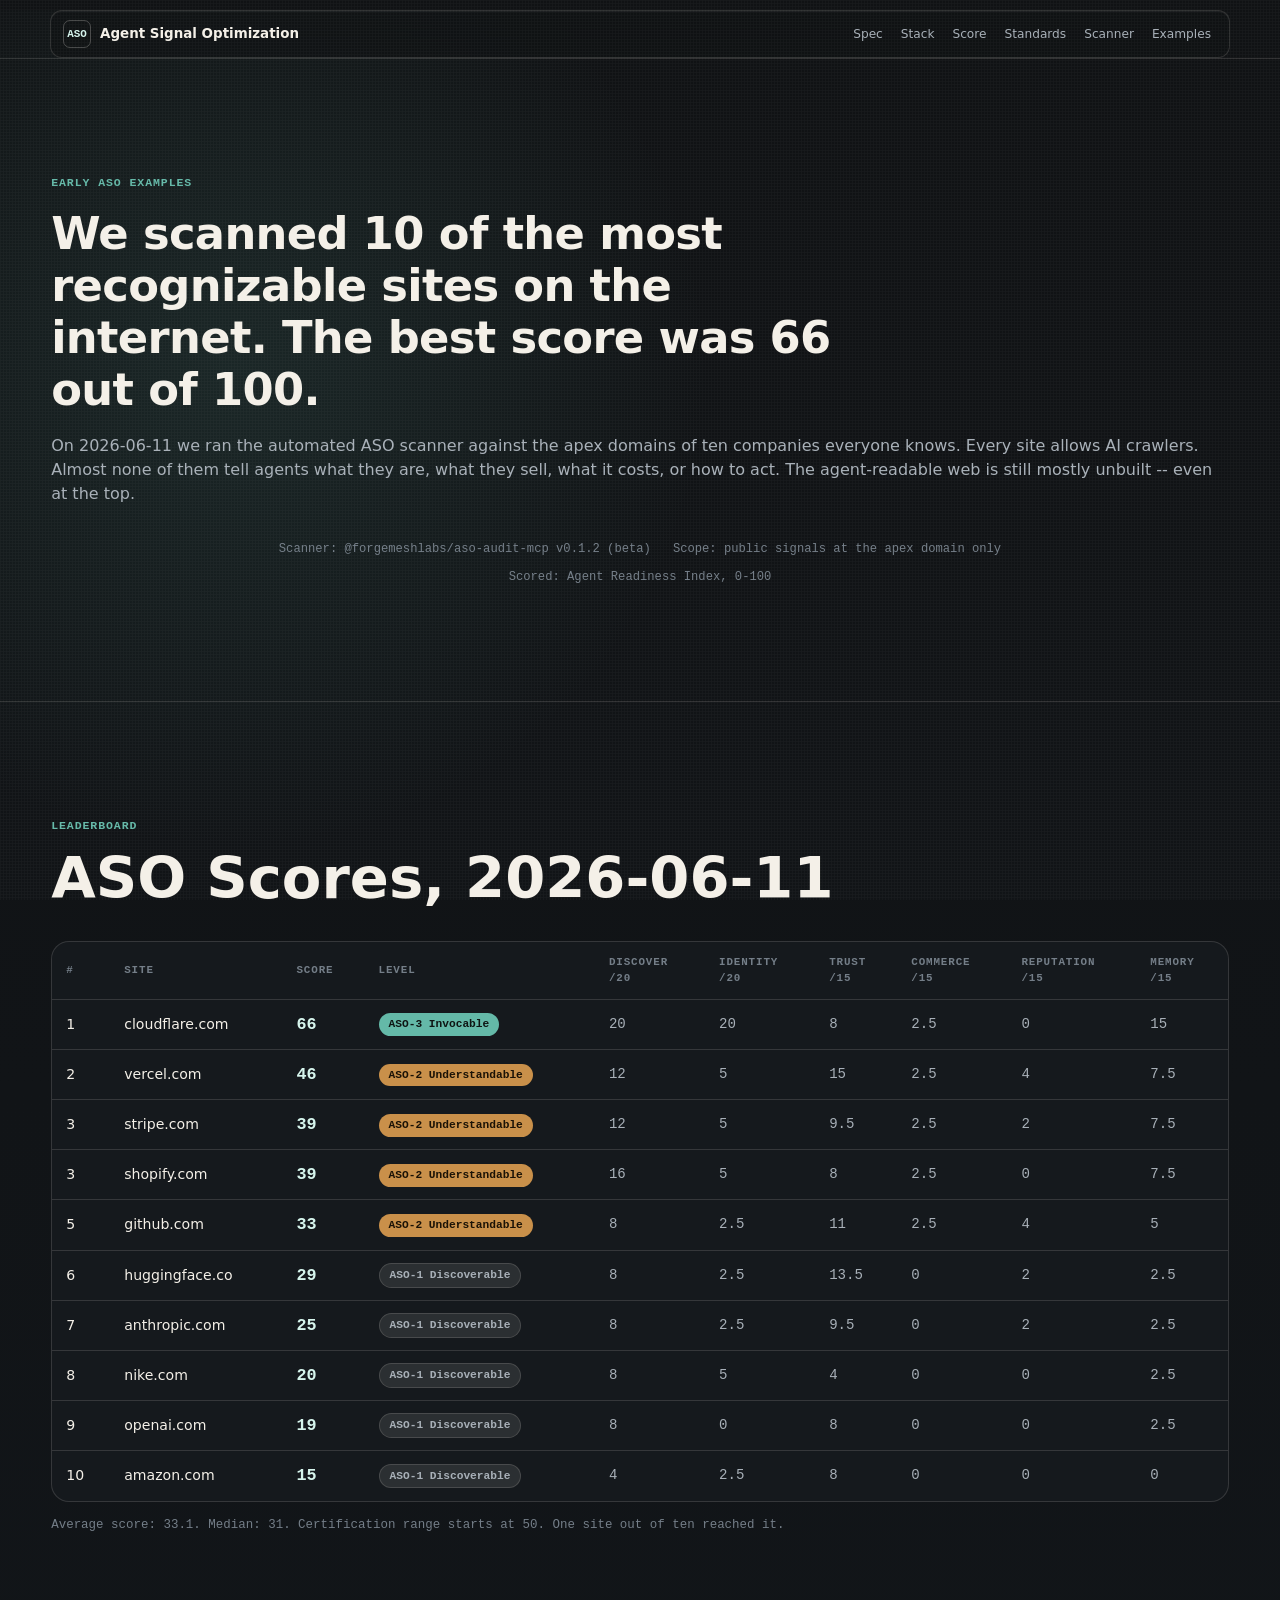
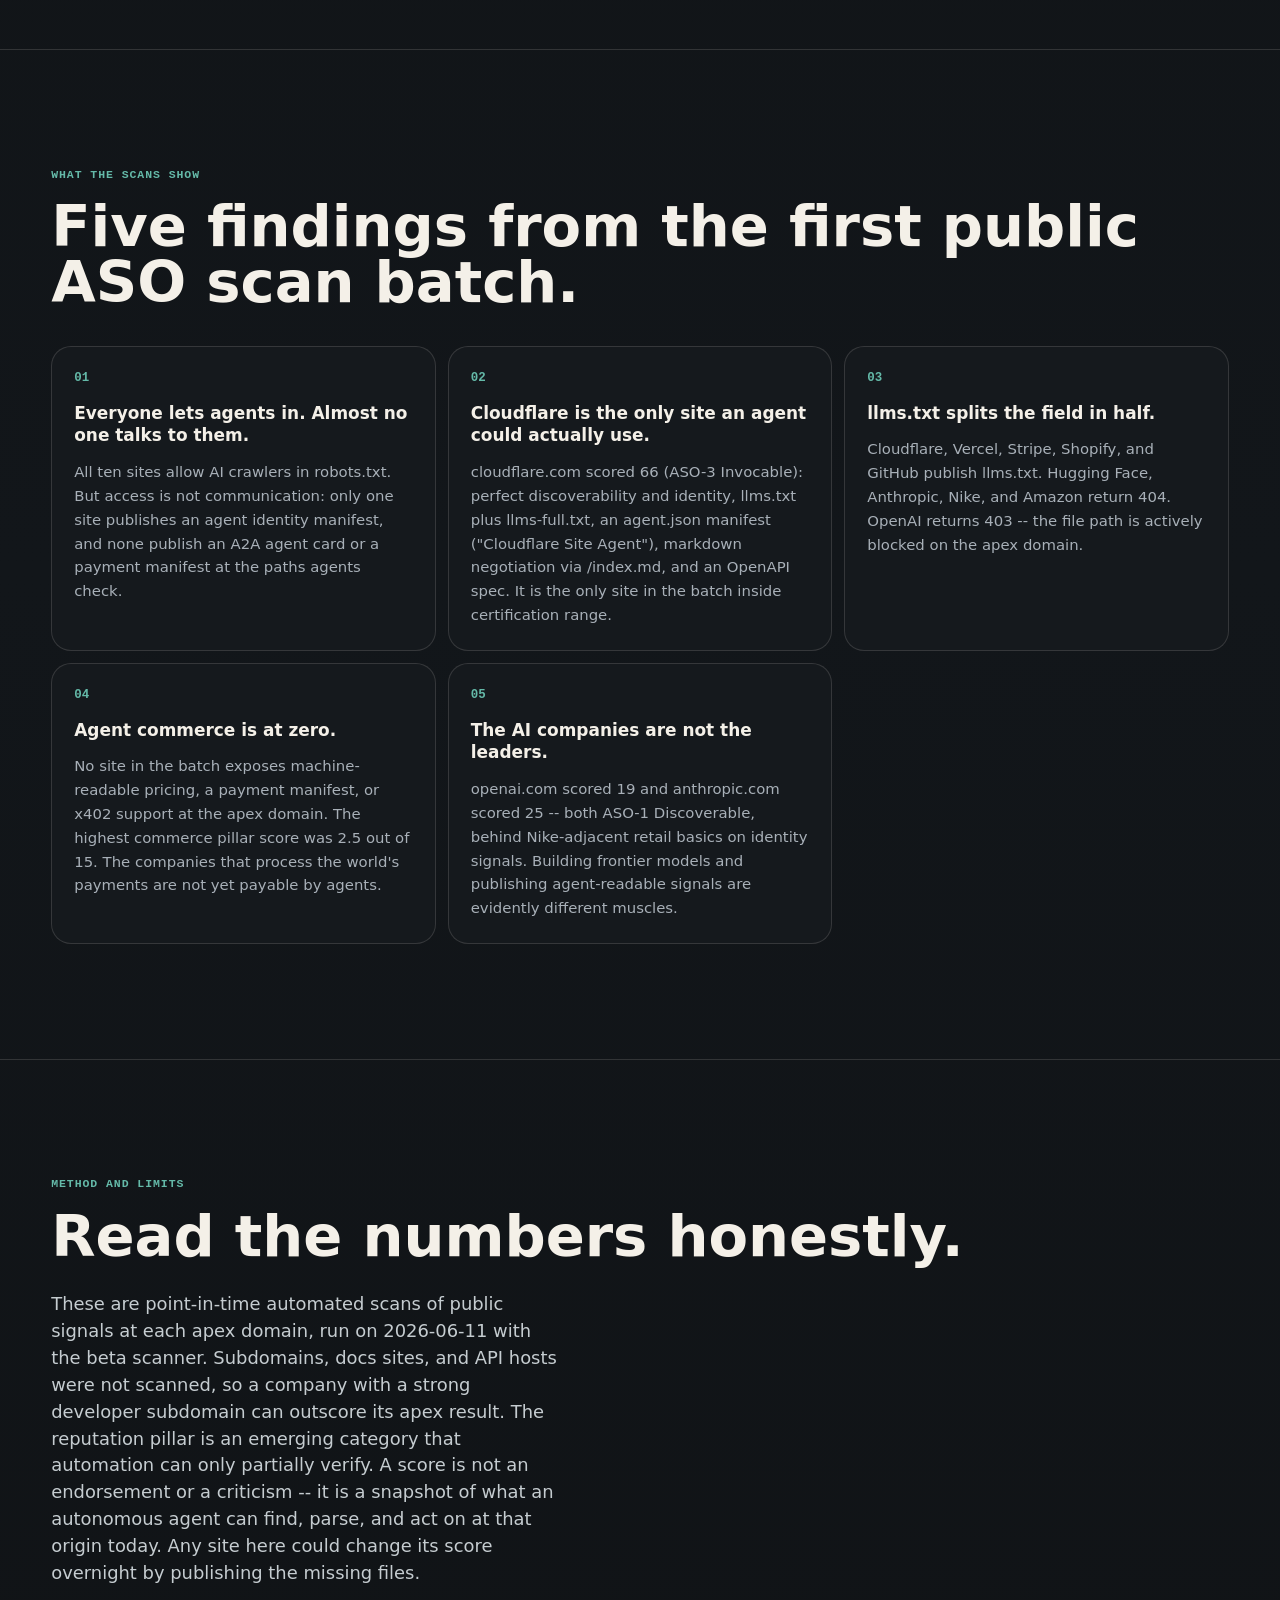
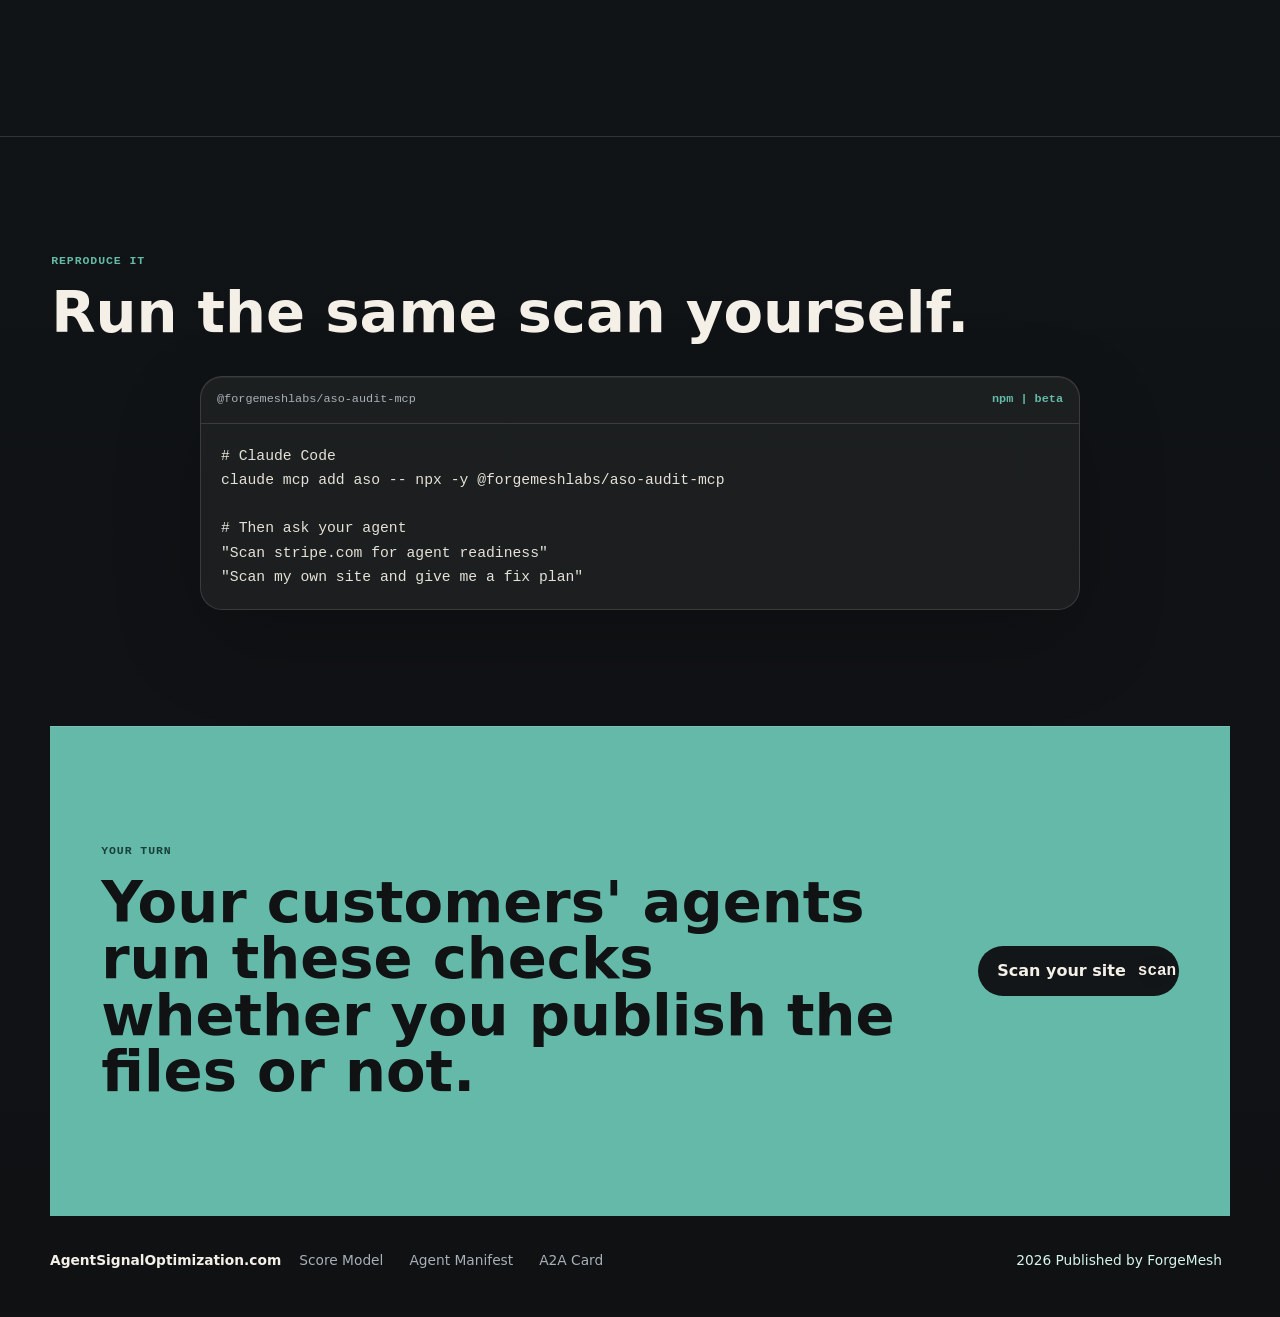
==== commit 6e19e7bd: "fix: leaderboard level badge contrast (rename to lb-table, avoid homepage score-table collision)" ====
--- a/examples.html
+++ b/examples.html
@@ -9,14 +9,22 @@
       content="We ran the ASO scanner against 10 of the most recognizable sites on the internet. The best score was 66/100. Most of the modern web is still nearly invisible to autonomous agents."
     >
     <meta name="robots" content="index,follow">
-    <link rel="canonical" href="https://agentsignaloptimization.com/examples.html">
-    <link rel="stylesheet" href="/styles.css">
+    <link rel="canonical" href="https://agentsignaloptimization.com/examples">
+    <meta property="og:type" content="article">
+    <meta property="og:site_name" content="Agent Signal Optimization">
+    <meta property="og:title" content="We scanned 10 of the most recognizable sites on the internet. The best score was 66/100.">
+    <meta property="og:description" content="Early ASO examples: Cloudflare 66, Vercel 46, Stripe 39, GitHub 33, OpenAI 19, Amazon 15. Every site lets AI crawlers in. Almost none tell agents what they sell, what it costs, or how to act.">
+    <meta property="og:url" content="https://agentsignaloptimization.com/examples">
+    <meta name="twitter:card" content="summary_large_image">
+    <meta name="twitter:title" content="We scanned 10 of the most recognizable sites on the internet. The best score was 66/100.">
+    <meta name="twitter:description" content="Early ASO examples: Cloudflare 66, Vercel 46, Stripe 39, GitHub 33, OpenAI 19, Amazon 15. See the full agent-readiness leaderboard.">
+    <link rel="stylesheet" href="/styles.css?v=20260611b">
     <script type="application/ld+json">
       {
         "@context": "https://schema.org",
         "@type": "Dataset",
         "name": "Early ASO Examples: Agent Readiness Scans of 10 Well-Known Sites",
-        "url": "https://agentsignaloptimization.com/examples.html",
+        "url": "https://agentsignaloptimization.com/examples",
         "description": "Point-in-time automated Agent Signal Optimization scans of 10 well-known apex domains, scored 0-100 on the Agent Readiness Index.",
         "dateCreated": "2026-06-11",
         "creator": {
@@ -25,6 +33,28 @@
           "url": "https://forgemesh.io/"
         },
         "measurementTechnique": "@forgemeshlabs/aso-audit-mcp v0.1.2 automated public-signal scan"
+      }
+    </script>
+    <script type="application/ld+json">
+      {
+        "@context": "https://schema.org",
+        "@type": "ItemList",
+        "name": "ASO Score Leaderboard, 2026-06-11",
+        "url": "https://agentsignaloptimization.com/examples",
+        "numberOfItems": 10,
+        "itemListOrder": "https://schema.org/ItemListOrderDescending",
+        "itemListElement": [
+          { "@type": "ListItem", "position": 1, "name": "cloudflare.com - ASO Score 66 (ASO-3 Invocable)" },
+          { "@type": "ListItem", "position": 2, "name": "vercel.com - ASO Score 46 (ASO-2 Understandable)" },
+          { "@type": "ListItem", "position": 3, "name": "stripe.com - ASO Score 39 (ASO-2 Understandable)" },
+          { "@type": "ListItem", "position": 4, "name": "shopify.com - ASO Score 39 (ASO-2 Understandable)" },
+          { "@type": "ListItem", "position": 5, "name": "github.com - ASO Score 33 (ASO-2 Understandable)" },
+          { "@type": "ListItem", "position": 6, "name": "huggingface.co - ASO Score 29 (ASO-1 Discoverable)" },
+          { "@type": "ListItem", "position": 7, "name": "anthropic.com - ASO Score 25 (ASO-1 Discoverable)" },
+          { "@type": "ListItem", "position": 8, "name": "nike.com - ASO Score 20 (ASO-1 Discoverable)" },
+          { "@type": "ListItem", "position": 9, "name": "openai.com - ASO Score 19 (ASO-1 Discoverable)" },
+          { "@type": "ListItem", "position": 10, "name": "amazon.com - ASO Score 15 (ASO-1 Discoverable)" }
+        ]
       }
     </script>
   </head>
@@ -40,7 +70,7 @@
         <a href="/#score">Score</a>
         <a href="/#standards">Standards</a>
         <a href="/#scanner">Scanner</a>
-        <a href="/examples.html" aria-current="page">Examples</a>
+        <a href="/examples" aria-current="page">Examples</a>
       </nav>
     </header>
 
@@ -70,7 +100,7 @@
           <h2>ASO Scores, 2026-06-11</h2>
         </div>
         <div class="table-scroll">
-          <table class="score-table">
+          <table class="lb-table">
             <thead>
               <tr>
                 <th>#</th>
--- a/styles.css
+++ b/styles.css
@@ -1732,21 +1732,21 @@
   background: var(--panel);
 }
 
-.score-table {
+.lb-table {
   width: 100%;
   border-collapse: collapse;
   font-size: 0.88rem;
 }
 
-.score-table th,
-.score-table td {
+.lb-table th,
+.lb-table td {
   padding: 12px 14px;
   text-align: left;
   border-bottom: 1px solid var(--line);
   white-space: nowrap;
 }
 
-.score-table thead th {
+.lb-table thead th {
   color: var(--subtle);
   font-family: var(--mono);
   font-size: 0.68rem;
@@ -1755,23 +1755,23 @@
   letter-spacing: 0.08em;
 }
 
-.score-table tbody tr:last-child td {
+.lb-table tbody tr:last-child td {
   border-bottom: 0;
 }
 
-.score-table td.score {
+.lb-table td.score {
   color: var(--accent-strong);
   font-family: var(--mono);
   font-size: 1.05rem;
   font-weight: 760;
 }
 
-.score-table td:nth-child(n + 5) {
+.lb-table td:nth-child(n + 5) {
   color: var(--muted);
   font-family: var(--mono);
 }
 
-.lvl {
+.lb-table .lvl {
   display: inline-block;
   padding: 3px 10px;
   border-radius: 999px;
@@ -1780,17 +1780,17 @@
   font-weight: 680;
 }
 
-.lvl-3 {
+.lb-table .lvl-3 {
   color: #0e1513;
   background: var(--accent);
 }
 
-.lvl-2 {
+.lb-table .lvl-2 {
   color: #1a1206;
   background: var(--warn);
 }
 
-.lvl-1 {
+.lb-table .lvl-1 {
   color: var(--muted);
   background: rgba(244, 240, 232, 0.1);
   border: 1px solid var(--line);
@@ -1848,12 +1848,12 @@
 }
 
 @media (max-width: 760px) {
-  .score-table {
+  .lb-table {
     font-size: 0.8rem;
   }
 
-  .score-table th,
-  .score-table td {
+  .lb-table th,
+  .lb-table td {
     padding: 10px 10px;
   }
 }
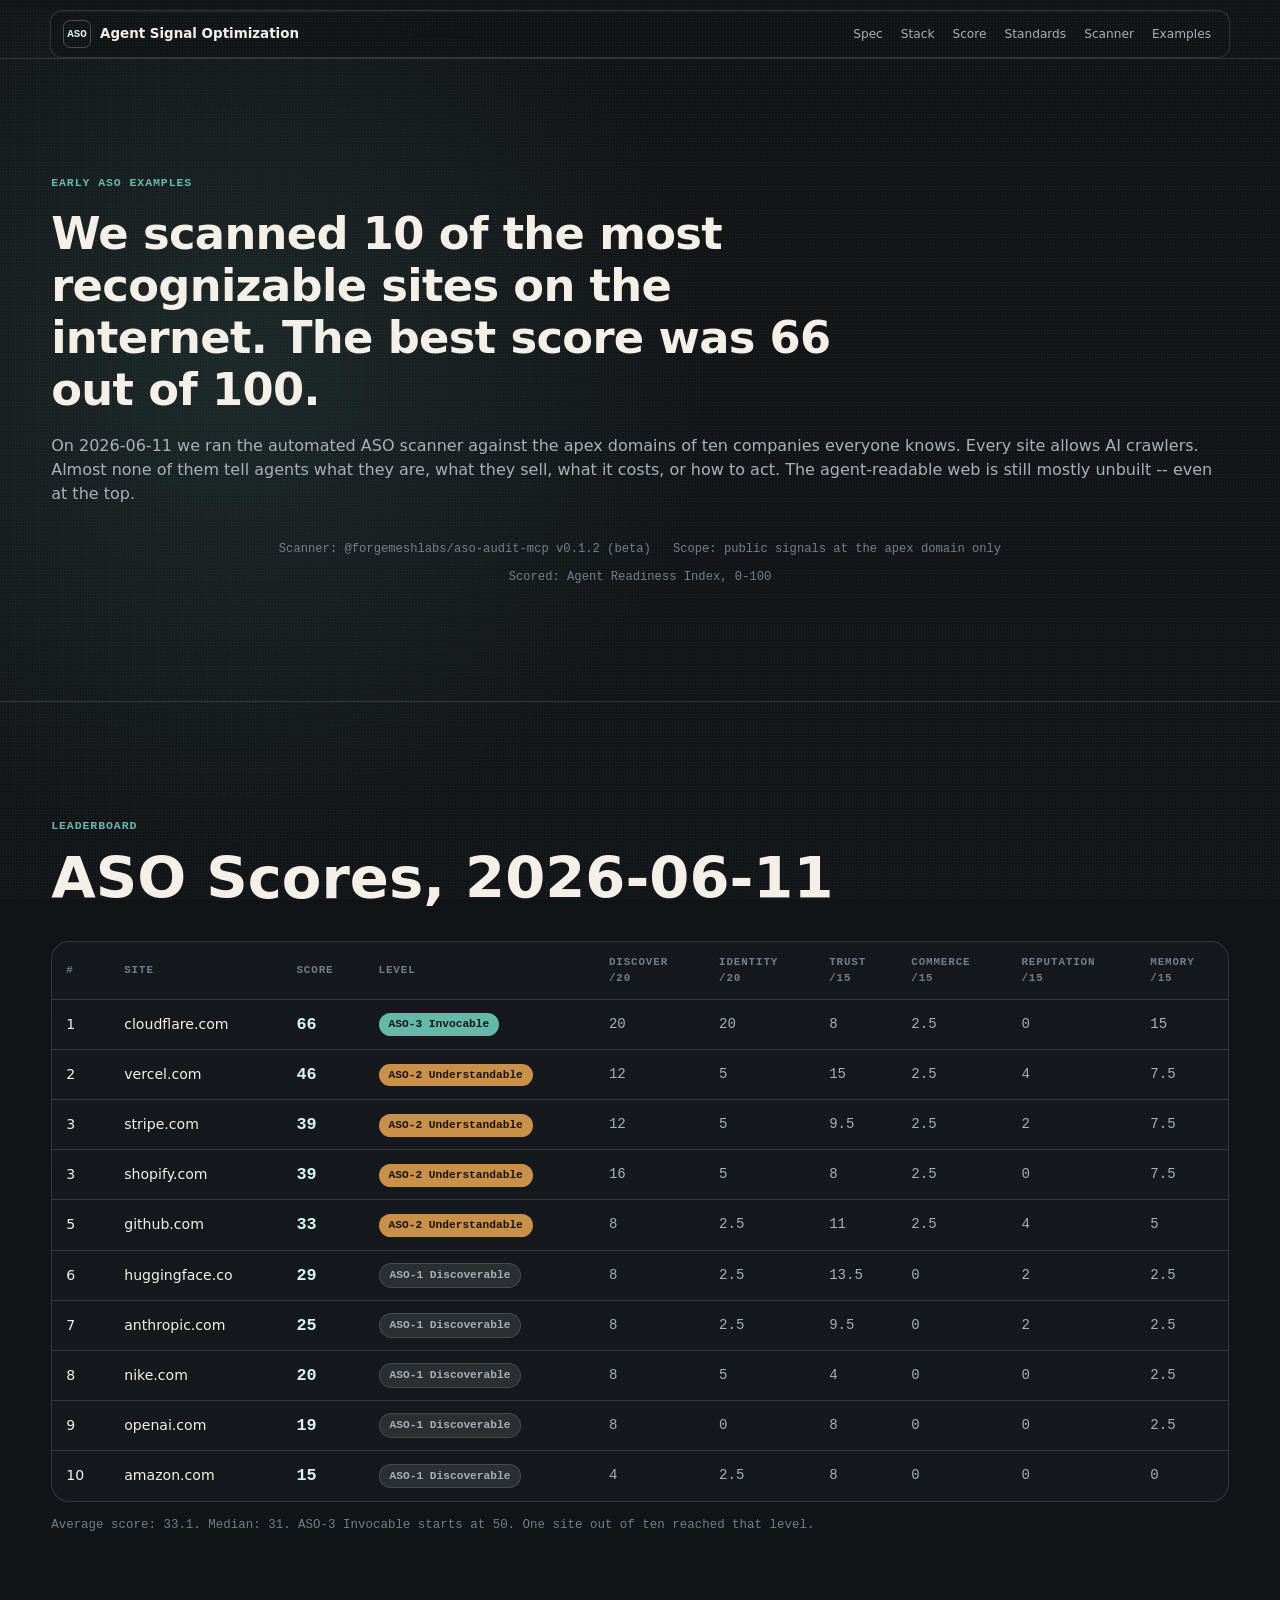
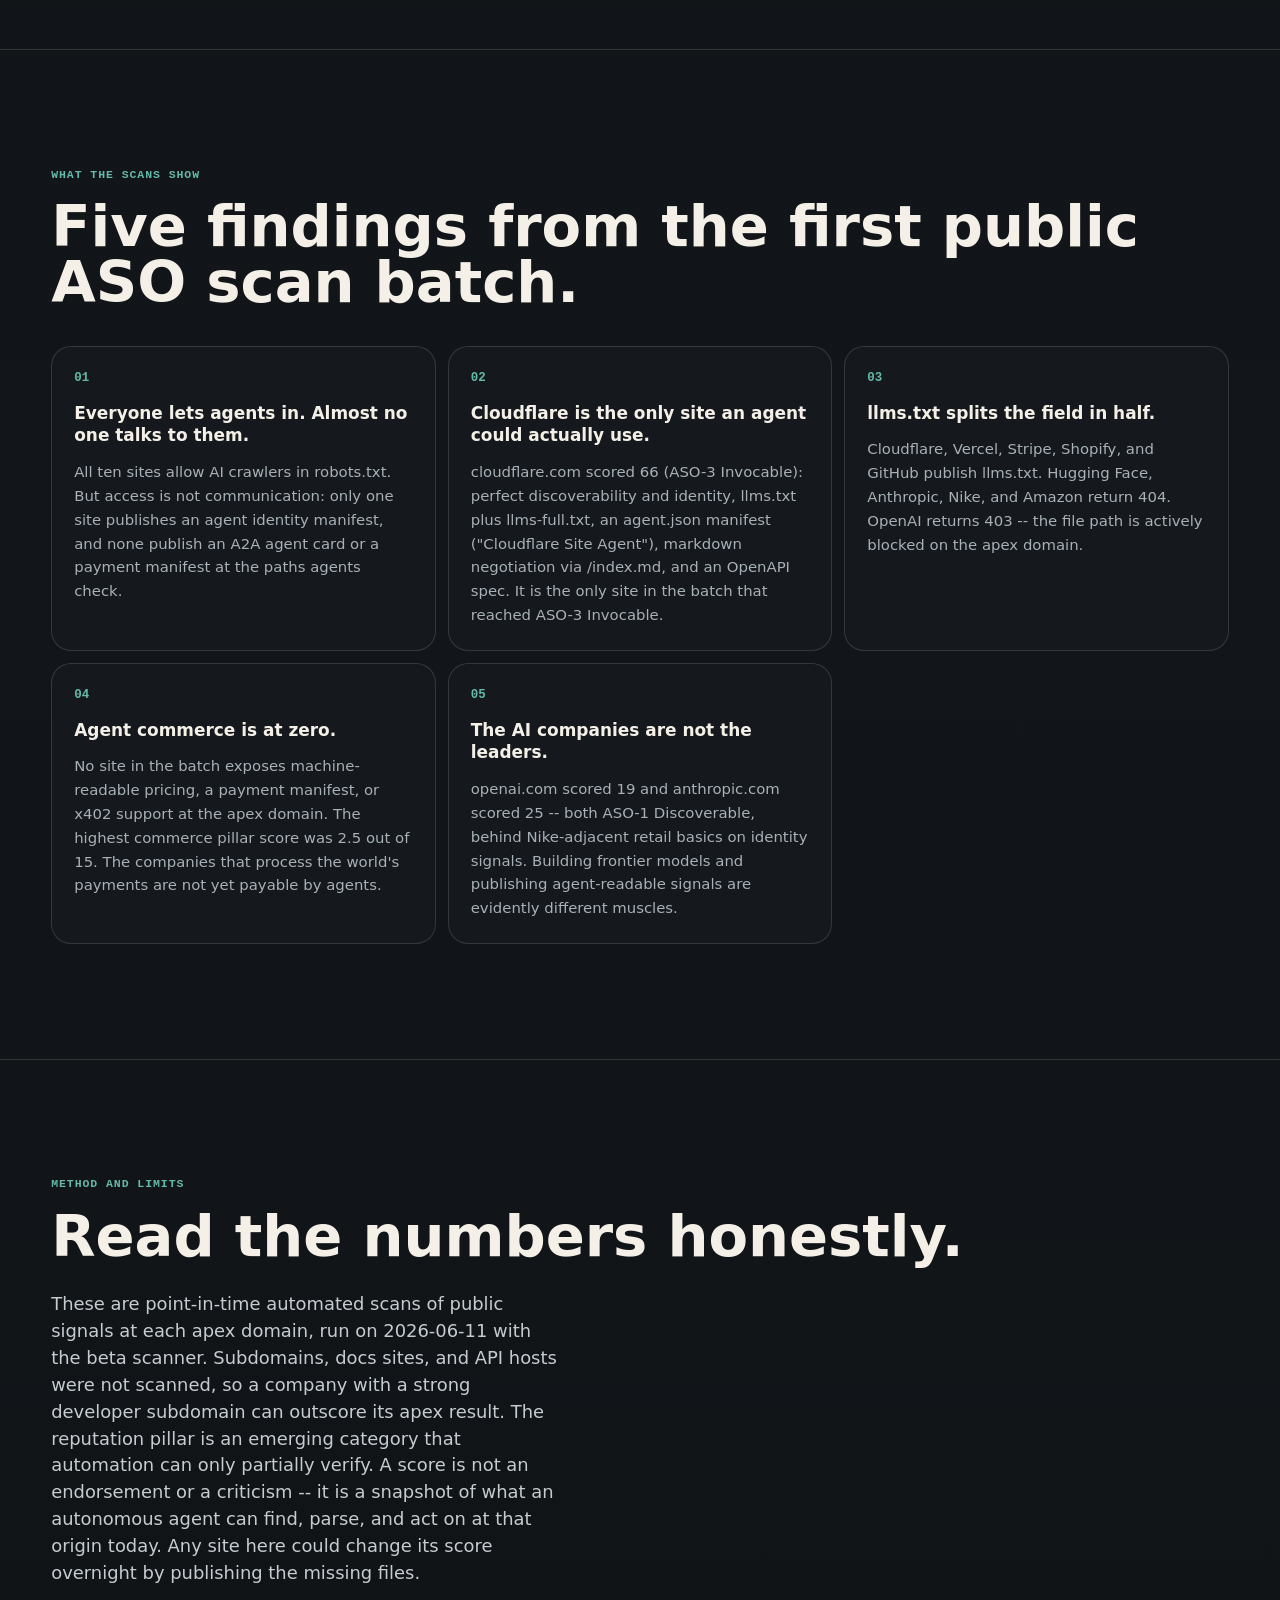
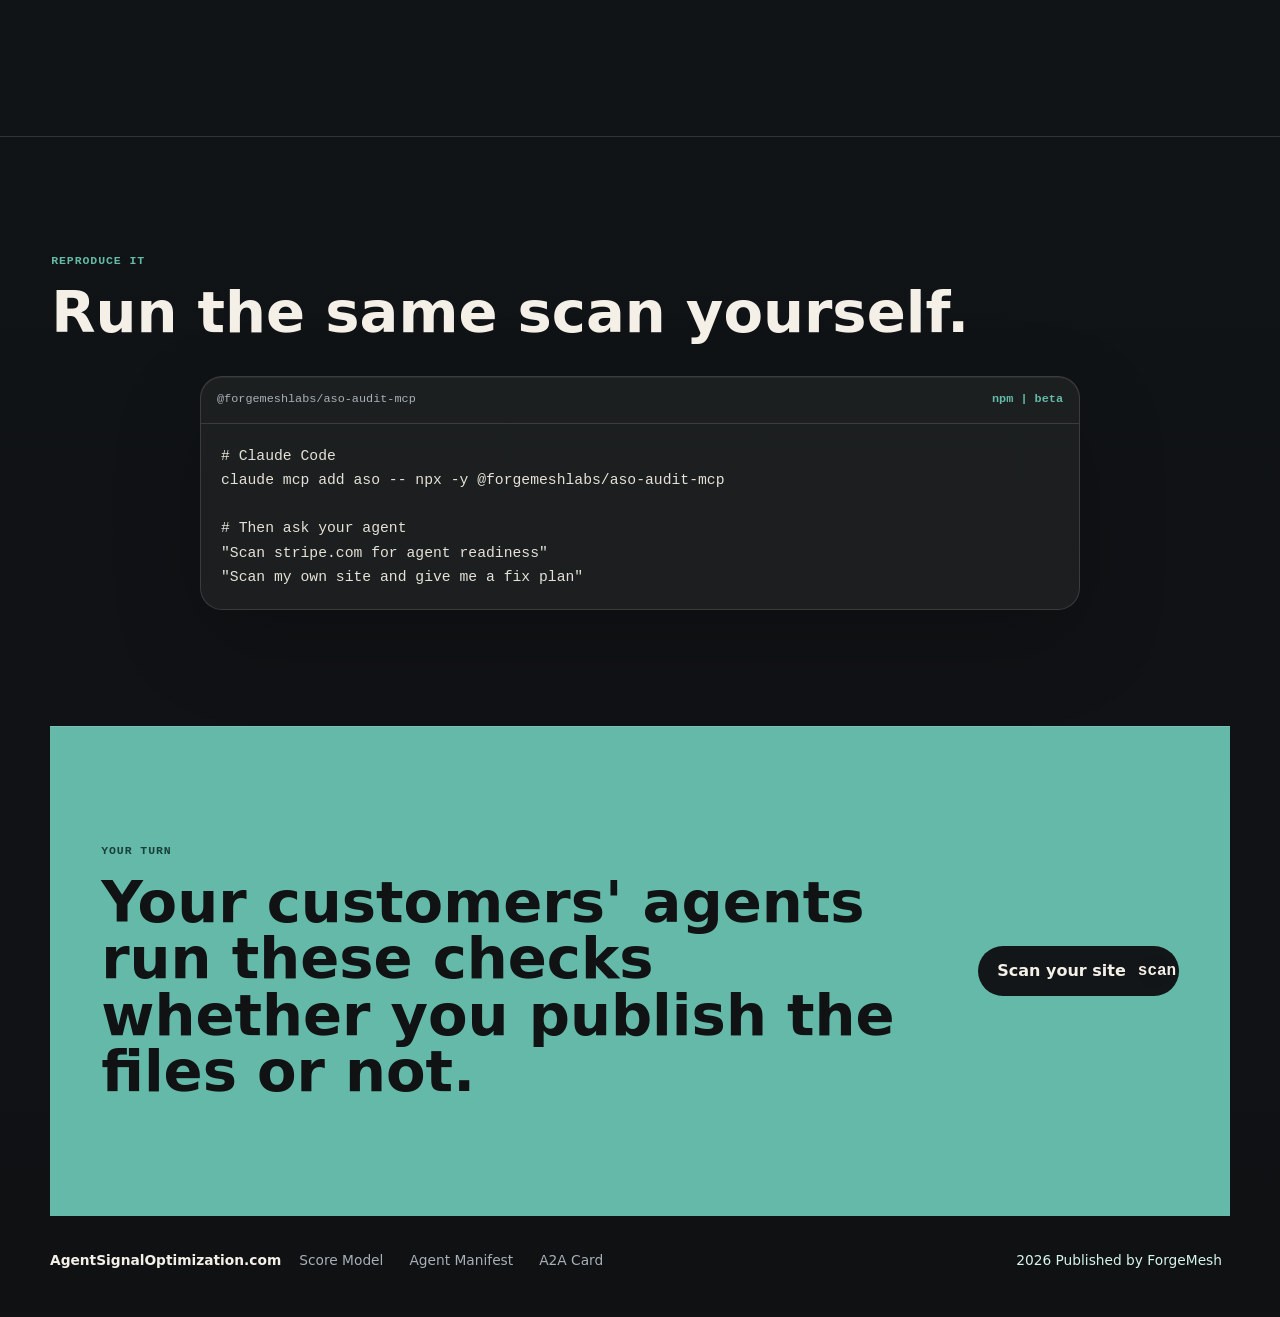
==== commit e5899234: "copy: launch ASO score badge beta positioning" ====
--- a/examples.html
+++ b/examples.html
@@ -130,8 +130,8 @@
           </table>
         </div>
         <p class="table-footnote">
-          Average score: 33.1. Median: 31. Certification range starts at 50.
-          One site out of ten reached it.
+          Average score: 33.1. Median: 31. ASO-3 Invocable starts at 50.
+          One site out of ten reached that level.
         </p>
       </section>
 
@@ -159,7 +159,7 @@
               discoverability and identity, llms.txt plus llms-full.txt, an
               agent.json manifest ("Cloudflare Site Agent"), markdown
               negotiation via /index.md, and an OpenAPI spec. It is the only
-              site in the batch inside certification range.
+              site in the batch that reached ASO-3 Invocable.
             </p>
           </article>
           <article>
--- a/styles.css
+++ b/styles.css
@@ -619,7 +619,7 @@
 .spec,
 .framework,
 .roadmap,
-.certification-detail {
+.badge-roadmap {
   background: rgba(255, 255, 255, 0.015);
 }
 
@@ -814,6 +814,53 @@
   background: var(--panel-2);
 }
 
+.score-panel {
+  display: grid;
+  gap: 14px;
+}
+
+.score-badge-card {
+  padding: 20px;
+  background:
+    linear-gradient(135deg, rgba(100, 185, 168, 0.18), rgba(244, 240, 232, 0.05)),
+    var(--panel);
+  border: 1px solid rgba(100, 185, 168, 0.36);
+  border-radius: 22px;
+}
+
+.score-badge-card span,
+.score-badge-card em {
+  display: block;
+  color: var(--accent);
+  font-family: var(--mono);
+  font-style: normal;
+  font-weight: 760;
+}
+
+.score-badge-card strong {
+  display: block;
+  margin: 6px 0 2px;
+  font-family: var(--mono);
+  font-size: clamp(2.6rem, 6vw, 4.8rem);
+  line-height: 0.95;
+}
+
+.score-badge-card p {
+  margin: 16px 0 0;
+  color: #d5dcdb;
+}
+
+.score-badge-card code {
+  overflow-wrap: anywhere;
+}
+
+.score-badge-card a {
+  display: inline-flex;
+  margin-top: 14px;
+  color: var(--accent-strong);
+  font-weight: 760;
+}
+
 .score-table {
   overflow: hidden;
   background: rgba(244, 240, 232, 0.04);
@@ -842,6 +889,10 @@
 
 .score-table em {
   text-align: right;
+}
+
+.score-table strong {
+  overflow-wrap: anywhere;
 }
 
 .text-link {
